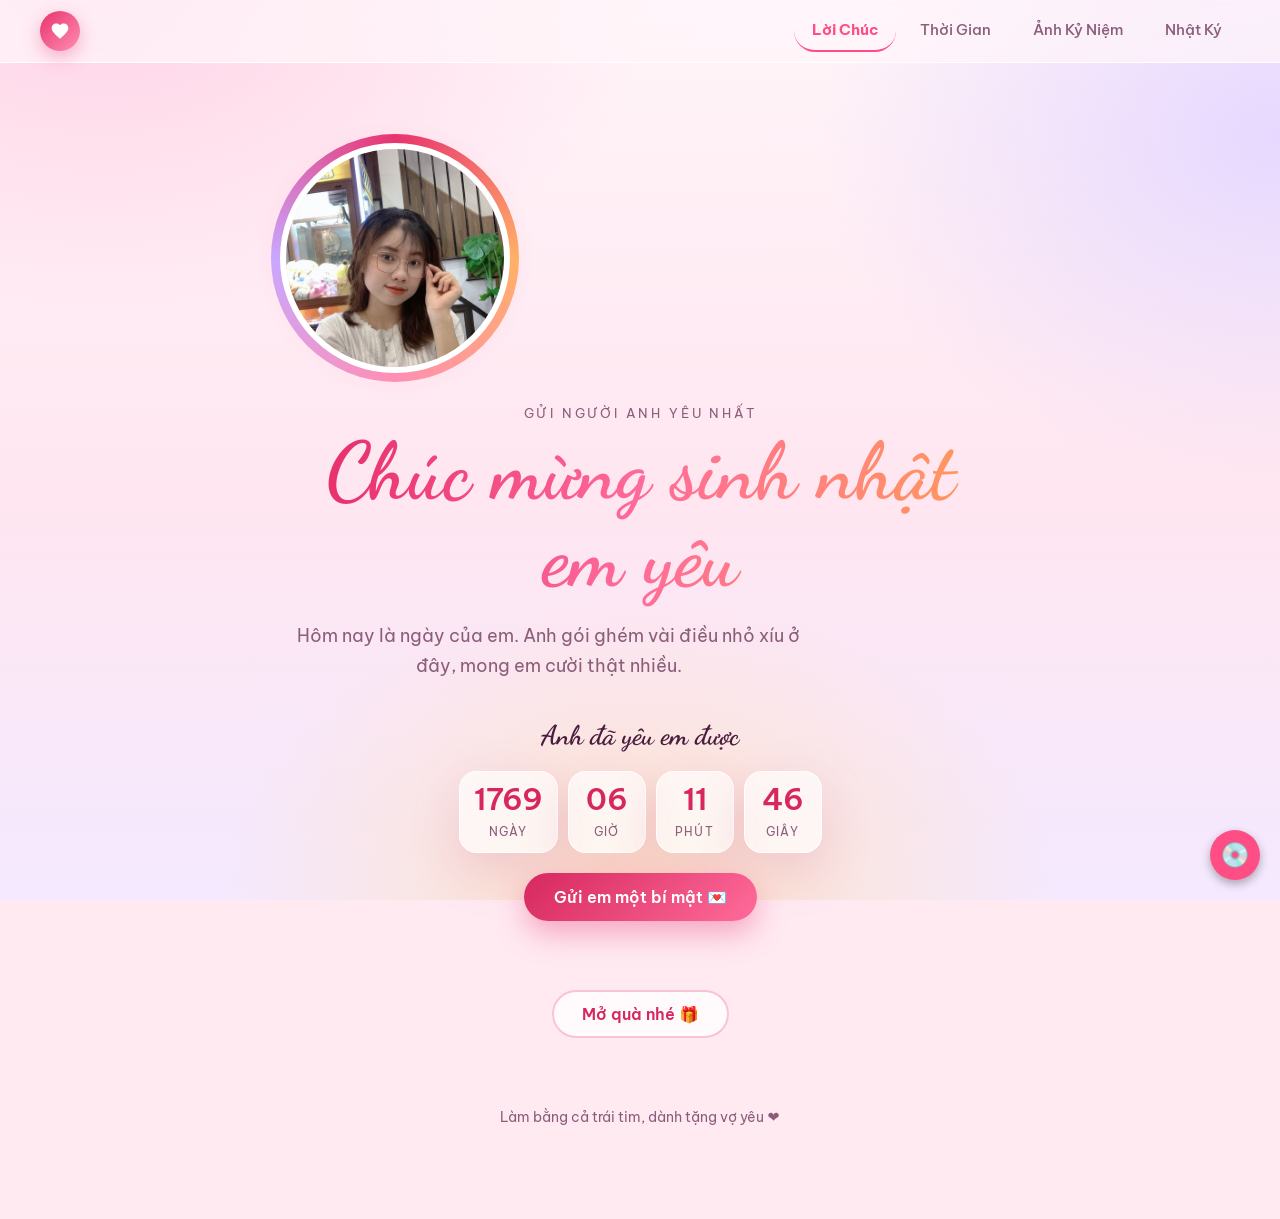
==== index.html @ dfab52b5 "Add files via upload" ====
<!DOCTYPE html>
<html lang="vi">
<head>
    <meta charset="UTF-8" />
    <meta name="viewport" content="width=device-width, initial-scale=1.0" />
    <meta name="description" content="Chúc mừng sinh nhật em yêu" />
    <meta name="theme-color" content="#ffe6f0" />
    
    <meta property="og:title" content="Happy Birthday Vợ Yêu ❤️" />
    <meta property="og:description" content="Hôm nay là ngày của em. Anh gói ghém vài điều nhỏ xíu ở đây, mong em cười thật nhiều." />
    <meta property="og:image" content="./img/avatar.jpg" />

    <link rel="icon" type="image/png" href="./img/CILKGax.png" />
    <title>Happy Birthday My Wife</title>
    
    <link rel="preconnect" href="https://fonts.googleapis.com" />
    <link rel="preconnect" href="https://fonts.gstatic.com" crossorigin />
    <link rel="stylesheet" href="https://fonts.googleapis.com/css2?family=Be+Vietnam+Pro:wght@400;500;600&family=Dancing+Script:wght@700&display=swap" />
    
    <link rel="stylesheet" href="./css/style.css" />
    <link rel="stylesheet" href="./css/home.css" />
    <link rel="stylesheet" href="./css/default.css" />
    <link rel="stylesheet" href="./css/gallery.css" />

    <style>
        html { scroll-behavior: smooth; }
        
        /* CSS Ẩn/Hiện Tab */
        .page-section { 
            display: none; /* Ẩn tất cả các section mặc định */
            min-height: 100vh; padding-top: 80px; padding-bottom: 40px; 
            animation: fadeIn 0.5s ease-in-out;
        }
        .page-section.active {
            display: block; /* Chỉ hiện section có class active */
        }
        
        @keyframes fadeIn {
            from { opacity: 0; transform: translateY(10px); }
            to { opacity: 1; transform: translateY(0); }
        }

        /* Menu đang chọn */
        .menu a.active {
            color: #ff4d85;
            font-weight: bold;
            border-bottom: 2px solid #ff4d85;
        }

        #music-toggle {
            position: fixed; bottom: 20px; right: 20px; z-index: 9999;
            background: #ff4d85; color: white; border: none; border-radius: 50%;
            width: 50px; height: 50px; cursor: pointer; box-shadow: 0 4px 10px rgba(0,0,0,0.3);
            font-size: 24px; display: flex; align-items: center; justify-content: center;
        }
        @keyframes spin { 100% { transform: rotate(360deg); } }
        .spinning { animation: spin 4s linear infinite; }

        .random-note-box { margin-top: 20px; text-align: center; }
        #random-note { margin-top: 15px; font-style: italic; color: #d6336c; font-weight: 600; min-height: 24px; }
        #wrap { position: relative; margin: 0 auto; width: 1100px; height: 680px; }

        .upload-area {
            max-width: 500px; margin: 0 auto 30px; padding: 20px;
            border: 2px dashed #ff85a2; border-radius: 15px;
            background: #fff9fb; text-align: center;
        }
        .upload-area input {
            padding: 10px; margin: 5px; border-radius: 8px; border: 1px solid #ffb3c6;
            font-family: 'Be Vietnam Pro', sans-serif;
        }
        .upload-area input:focus { outline: none; border-color: #ff4d85; }
        .upload-btn {
            background: #ff4d85; color: white; border: none; padding: 10px 20px;
            border-radius: 8px; cursor: pointer; font-weight: 600; margin-top: 10px;
        }
        .upload-btn:hover { background: #d6336c; }
        .mem-card { background: white; padding: 10px; border-radius: 10px; box-shadow: 0 4px 10px rgba(0,0,0,0.1); margin-bottom: 20px; }
        .mem-card img { width: 100%; border-radius: 8px; }
        .mem-card h3 { font-family: 'Dancing Script', cursive; font-size: 28px; color: #ff4d85; margin: 10px 0 5px; }
        .mem-card p { font-size: 14px; color: #555; }
        .del-btn { background: #f1f1f1; border: none; padding: 5px 10px; border-radius: 5px; color: #888; cursor: pointer; font-size: 12px; margin-top: 10px;}
    </style>
</head>
<body class="home">
    <div class="sky" id="hearts" aria-hidden="true"></div>

    <header class="topbar">
        <a class="brand" href="#home" onclick="switchTab('home'); return false;" aria-label="Trang chủ">
            <svg width="20" height="20" viewBox="0 0 24 24"><path fill="currentColor" d="M12 21.35l-1.45-1.32C5.4 15.36 2 12.28 2 8.5 2 5.42 4.42 3 7.5 3c1.74 0 3.41.81 4.5 2.09C13.09 3.81 14.76 3 16.5 3 19.58 3 22 5.42 22 8.5c0 3.78-3.4 6.86-8.55 11.54L12 21.35z"/></svg>
        </a>
        <nav class="menu" aria-label="Điều hướng">
            <a href="#home" class="tab-link active" onclick="switchTab('home'); return false;">Lời Chúc</a>
            <a href="#timeline" class="tab-link" onclick="switchTab('timeline'); return false;">Thời Gian</a>
            <a href="#gallery" class="tab-link" onclick="switchTab('gallery'); return false;">Ảnh Kỷ Niệm</a>
            <a href="#memory-box" class="tab-link" onclick="switchTab('memory-box'); return false;">Nhật Ký</a>
        </nav>
    </header>

    <!-- PHẦN 1: TRANG CHỦ (Mặc định hiển thị) -->
    <main id="home" class="page-section hero active">
        <div class="avatar">
            <img src="./img/avatar.jpg" alt="Vợ yêu của anh" width="480" height="640" fetchpriority="high" />
        </div>
        <p class="eyebrow">Gửi người anh yêu nhất</p>
        <h1 class="script">Chúc mừng sinh nhật<br />em yêu</h1>
        <p class="lead">Hôm nay là ngày của em. Anh gói ghém vài điều nhỏ xíu ở đây, mong em cười thật nhiều.</p>
        
        <section class="together" aria-label="Thời gian bên nhau">
            <p class="together-label">Anh đã yêu em được</p>
            <div class="units" id="clockHome"></div>
        </section>

        <div class="random-note-box">
            <button class="btn primary" onclick="showRandomNote()">Gửi em một bí mật 💌</button>
            <p id="random-note"></p>
        </div>

        <div class="cta" style="margin-top: 30px;">
            <a class="btn ghost" href="#timeline" onclick="switchTab('timeline'); return false;">Mở quà nhé 🎁</a>
        </div>
    </main>

    <!-- PHẦN 2: TIMELINE CÂY TÌNH YÊU -->
    <section id="timeline" class="page-section" style="background-color: #ffe6f0; overflow-x: auto;">
        <div id="main" style="width: 100%; display: flex; justify-content: center;">
            <div id="wrap">
                <div id="text">
                    <div id="code">
                        <span class="lines">
                            <span class="say">Chúc mừng sinh nhật người con gái anh yêu</span><br>
                            <span class="say">Em có nhớ chúng ta yêu nhau được bao nhiêu ngày không?</span><br>
                            <span class="say">Anh thì nhớ rất rõ đấy.</span><br>
                            <span class="say"> </span><br>
                            <span class="say">Người ta nói bệnh nào cũng có thuốc chữa</span><br>
                            <span class="say">Anh đã không tin điều đó nữa đến khi anh gặp em</span><br>
                            <span class="say">Đó là căn bệnh hạnh phúc nhất mà anh may mắn được mắc phải</span><br>
                            <span class="say">Đó là bệnh yêu em quá nhiều</span><br>
                            <span class="say">Yêu em cho đến khi nào anh không còn tồn tại &lt;3</span><br>
                            <span class="say">Chúc em sinh nhật vui vẻ.</span><br>
                            <span class="say"> </span><br>
                            <span class="say"><span class="space"></span> -- Anh yêu Em --</span>
                        </span>
                    </div>
                </div>
                <div id="clock-box">
                    <span class="title">Thời gian anh đã yêu em</span>
                    <div id="clock" class="units"></div>
                </div>
                <canvas id="canvas" width="1100" height="680" style="cursor: pointer;"></canvas>
            </div>
        </div>
    </section>

    <!-- PHẦN 3: THƯ VIỆN ẢNH CŨ -->
    <section id="gallery" class="page-section gwrap">
        <header class="ghead">
            <p class="eyebrow">Những khoảnh khắc của chúng mình</p>
            <h1 class="script">Ảnh kỷ niệm</h1>
        </header>
        <div class="masonry" aria-label="Thư viện ảnh">
            <figure class="shot"><button type="button" class="shot-btn"><img src="./img/1a.jpg" alt="Kỷ niệm 1" width="1800" height="1648" loading="lazy" /></button></figure>
            <figure class="shot"><button type="button" class="shot-btn"><img src="./img/2a.jpg" alt="Kỷ niệm 2" width="1350" height="1800" loading="lazy" /></button></figure>
            <figure class="shot"><button type="button" class="shot-btn"><img src="./img/3a.jpg" alt="Kỷ niệm 3" width="1350" height="1800" loading="lazy" /></button></figure>
        </div>
    </section>

    <!-- PHẦN 4: HỘP NHẬT KÝ TƯƠNG LAI -->
    <section id="memory-box" class="page-section gwrap" style="background-color: #fff;">
        <header class="ghead">
            <p class="eyebrow">Cùng nhau viết tiếp câu chuyện</p>
            <h1 class="script">Nhật Ký Tương Lai</h1>
            <p class="count">Mỗi năm sinh nhật hãy tải lên 1 bức ảnh mới để lưu giữ nhé vợ.</p>
        </header>

        <div class="upload-area">
            <input type="number" id="mem-year" placeholder="Sinh nhật năm (VD: 2024)" style="width: 80%; max-width: 300px;">
            <input type="text" id="mem-note" placeholder="Vài lời nhắn nhủ..." style="width: 80%; max-width: 300px;">
            <input type="file" id="mem-file" accept="image/*" style="width: 80%; max-width: 300px; margin-top: 15px;">
            <br>
            <button class="upload-btn" onclick="saveMemory()">📸 Lưu Kỷ Niệm</button>
        </div>

        <div class="masonry" id="memory-board"></div>
    </section>

    <footer class="foot">Làm bằng cả trái tim, dành tặng vợ yêu ❤️</footer>

    <div class="lb" id="lb" hidden role="dialog" aria-modal="true">
        <button type="button" class="lb-x" aria-label="Đóng">&times;</button>
        <button type="button" class="lb-nav lb-prev">&#8249;</button>
        <img class="lb-img" alt="" />
        <button type="button" class="lb-nav lb-next">&#8250;</button>
        <p class="lb-count"></p>
    </div>

    <!-- Nhạc nền & Nút nổi -->
    <audio id="player" loop preload="auto">
        <source src="./music/chucmungsinhnhat.mp3" type="audio/mpeg" />
    </audio>
    <button id="music-toggle" aria-label="Bật/Tắt Nhạc" onclick="toggleMusic()">💿</button>

    <!-- CÁC THƯ VIỆN & SCRIPT -->
    <script src="./js/jquery.min.js"></script>
    <script src="./js/jscex.min.js"></script>
    <script src="./js/jscex-parser.js"></script>
    <script src="./js/jscex-jit.js"></script>
    <script src="./js/jscex-builderbase.min.js"></script>
    <script src="./js/jscex-async.min.js"></script>
    <script src="./js/jscex-async-powerpack.min.js"></script>
    <script src="./js/config.js"></script>
    <script src="./js/functions.js" charset="utf-8"></script>
    <script src="./js/love.js" charset="utf-8"></script>
    
    <script src="./js/home.js" defer></script>
    <script src="./js/gallery.js" defer></script>

    <script>
        // HÀM CHUYỂN TAB 
        function switchTab(tabId) {
            // Ẩn tất cả các nội dung
            document.querySelectorAll('.page-section').forEach(sec => sec.classList.remove('active'));
            
            // Xóa highlight ở tất cả menu
            document.querySelectorAll('.tab-link').forEach(link => link.classList.remove('active'));

            // Hiển thị nội dung tương ứng
            const targetSection = document.getElementById(tabId);
            if (targetSection) targetSection.classList.add('active');

            // Highlight menu đang chọn
            const targetMenu = document.querySelector(`a[href="#${tabId}"].tab-link`);
            if (targetMenu) targetMenu.classList.add('active');

            // Chạy hiệu ứng vẽ cây nếu bấm vào phần Timeline
            if (tabId === 'timeline' && typeof window.startTreeAnimation === 'function') {
                window.startTreeAnimation();
            }
        }

        // Bật tắt nhạc
        var audio = document.getElementById("player");
        var musicBtn = document.getElementById("music-toggle");
        function toggleMusic() {
            if (audio.paused) {
                audio.play(); musicBtn.classList.add("spinning");
            } else {
                audio.pause(); musicBtn.classList.remove("spinning");
            }
        }
        window.addEventListener('click', function() {
            if (audio.paused) { audio.play(); musicBtn.classList.add("spinning"); }
        }, { once: true });

        // Lời yêu thương ngẫu nhiên
        const loveNotes = [
            "Cảm ơn em vì đã đến bên đời anh.",
            "Nụ cười của em là món quà lớn nhất.",
            "Yêu em hôm nay và mãi mãi về sau.",
            "Chúc vợ tuổi mới luôn xinh đẹp và bình an."
        ];
        function showRandomNote() {
            const randomIndex = Math.floor(Math.random() * loveNotes.length);
            document.getElementById("random-note").innerText = loveNotes[randomIndex];
        }

        // Chức năng upload nhật ký
        function saveMemory() {
            const year = document.getElementById('mem-year').value;
            const note = document.getElementById('mem-note').value;
            const fileInput = document.getElementById('mem-file');

            if (!year || !fileInput.files[0]) {
                alert('Vợ ơi, nhập đủ năm và chọn ảnh nhé! ❤️'); return;
            }

            const file = fileInput.files[0];
            const reader = new FileReader();

            reader.onload = function(e) {
                const img = new Image();
                img.onload = function() {
                    const canvas = document.createElement('canvas');
                    const MAX_WIDTH = 600;
                    const scaleSize = MAX_WIDTH / img.width;
                    canvas.width = MAX_WIDTH;
                    canvas.height = img.height * scaleSize;
                    
                    const ctx = canvas.getContext('2d');
                    ctx.drawImage(img, 0, 0, canvas.width, canvas.height);
                    
                    const base64Image = canvas.toDataURL('image/jpeg', 0.6); 
                    const newMem = { id: Date.now(), year: year, note: note, image: base64Image };
                    
                    let memories = JSON.parse(localStorage.getItem('birthday_memories') || '[]');
                    memories.push(newMem);
                    memories.sort((a, b) => b.year - a.year);
                    localStorage.setItem('birthday_memories', JSON.stringify(memories));
                    
                    renderMemories();
                    
                    document.getElementById('mem-year').value = '';
                    document.getElementById('mem-note').value = '';
                    fileInput.value = '';
                    alert("Đã lưu kỷ niệm thành công! Xem bên dưới nhé.");
                };
                img.src = e.target.result;
            };
            reader.readAsDataURL(file);
        }

        function renderMemories() {
            const board = document.getElementById('memory-board');
            let memories = JSON.parse(localStorage.getItem('birthday_memories') || '[]');
            
            board.innerHTML = '';
            memories.forEach((mem) => {
                board.innerHTML += `
                    <div class="mem-card" id="mem-${mem.id}">
                        <img src="${mem.image}" alt="Kỷ niệm ${mem.year}" />
                        <h3>Sinh nhật ${mem.year}</h3>
                        <p>${mem.note}</p>
                        <button class="del-btn" onclick="deleteMemory(${mem.id})">Xóa ảnh này</button>
                    </div>
                `;
            });
        }

        function deleteMemory(id) {
            if(confirm('Em có chắc muốn xóa bức ảnh này không?')) {
                let memories = JSON.parse(localStorage.getItem('birthday_memories') || '[]');
                memories = memories.filter(m => m.id !== id);
                localStorage.setItem('birthday_memories', JSON.stringify(memories));
                renderMemories();
            }
        }
        window.addEventListener('DOMContentLoaded', renderMemories);

        // Vẽ cây tình yêu (Chỉ vẽ khi bấm vào Timeline)
        (function(){
            var canvas = $('#canvas');
            if (!canvas[0].getContext) return false;
            var width = canvas.width(), height = canvas.height();
            canvas.attr("width", width).attr("height", height);
            
            var opts = {
                seed: { x: width / 2 - 20, color: "rgb(232, 51, 111)", scale: 2 },
                branch: [
                    [535, 680, 570, 250, 500, 200, 30, 100, [
                        [540, 500, 455, 417, 340, 400, 13, 100, [ [450, 435, 434, 430, 394, 395, 2, 40] ]],
                        [550, 445, 600, 356, 680, 345, 12, 100, [ [578, 400, 648, 409, 661, 426, 3, 80] ]],
                        [539, 281, 537, 248, 534, 217, 3, 40],
                        [546, 397, 413, 247, 328, 244, 9, 80, [
                            [427, 286, 383, 253, 371, 205, 2, 40],
                            [498, 345, 435, 315, 395, 330, 4, 60]
                        ]],
                        [546, 357, 608, 252, 678, 221, 6, 100, [ [590, 293, 646, 277, 648, 271, 2, 80] ]]
                    ]]
                ],
                bloom: { num: 900, width: 1080, height: 650 },
                footer: { width: 1200, height: 5, speed: 10 }
            }
            var tree = new Tree(canvas[0], width, height, opts);
            var seed = tree.seed; var foot = tree.footer; var hold = 1;

            var seedAnimate = eval(Jscex.compile("async", function () {
                seed.draw();
                while (hold) { seed.pulse(); $await(Jscex.Async.sleep(30)); }
                while (seed.canScale()) { seed.scale(0.95); $await(Jscex.Async.sleep(10)); }
                while (seed.canMove()) { seed.move(0, 2); foot.draw(); $await(Jscex.Async.sleep(10)); }
            }));
            var growAnimate = eval(Jscex.compile("async", function () {
                do { tree.grow(); $await(Jscex.Async.sleep(10)); } while (tree.canGrow());
            }));
            var flowAnimate = eval(Jscex.compile("async", function () {
                do { tree.flower(3); $await(Jscex.Async.sleep(10)); } while (tree.canFlower());
            }));
            var moveAnimate = eval(Jscex.compile("async", function () {
                tree.snapshot("p1", 240, 0, 610, 680);
                while (tree.move("p1", 500, 0)) { foot.draw(); $await(Jscex.Async.sleep(10)); }
                foot.draw(); tree.snapshot("p2", 500, 0, 610, 680);
                canvas.parent().css("background", "url(" + tree.toDataURL('image/png') + ")").addClass("grown");
                canvas.css("background", "rgba(255, 255, 255, 0.55)");
                $await(Jscex.Async.sleep(300)); canvas.css("background", "none");
            }));
            var jumpAnimate = eval(Jscex.compile("async", function () {
                while (true) {
                    tree.ctx.clearRect(0, 0, width, height); tree.jump(); foot.draw();
                    $await(Jscex.Async.sleep(25));
                }
            }));
            var textAnimate = eval(Jscex.compile("async", function () {
                var together = LOVE_START; 
                $("#code").show().typewriter(); $("#clock-box").fadeIn(500);
                while (true) { timeElapse(together); $await(Jscex.Async.sleep(1000)); }
            }));
            var runAsync = eval(Jscex.compile("async", function () {
                $await(seedAnimate()); $await(growAnimate()); $await(flowAnimate());
                $await(moveAnimate()); textAnimate().start(); $await(jumpAnimate());
            }));

            // Biến toàn cục để khởi chạy cây khi chuyển Tab
            window.isTreeAnimated = false;
            window.startTreeAnimation = function() {
                if (!window.isTreeAnimated) {
                    hold = 0; 
                    runAsync().start(); 
                    window.isTreeAnimated = true;
                }
            };
        })();
    </script>
</body>
</html>
---- css/style.css ----
/* ===== Giao diện dùng chung cho cả 3 trang ===== */
:root {
    --ink: #4a1d3d;
    --muted: #8b5d7a;
    --pink: #e8336f;
    --pink-deep: #d6285f;
    --rose: #ff8fb3;
    --gold: #ffb066;
    --lilac: #c9a7ff;
    --glass: rgba(255, 255, 255, 0.66);
    --glass-line: rgba(255, 255, 255, 0.85);
    --shadow: 0 18px 50px rgba(190, 60, 120, 0.18);
    --font: "Be Vietnam Pro", system-ui, -apple-system, "Segoe UI", sans-serif;
    --script: "Dancing Script", "Segoe Script", "Brush Script MT", cursive;
}

*,
*::before,
*::after {
    box-sizing: border-box;
}

html {
    scroll-behavior: smooth;
}

body {
    margin: 0;
    font-family: var(--font);
    color: var(--ink);
    line-height: 1.65;
    background-color: #ffeaf2;
    background-image: radial-gradient(900px 520px at 8% 0%, #ffd3e6 0, transparent 62%),
        radial-gradient(800px 600px at 100% 15%, #e6d8ff 0, transparent 58%),
        radial-gradient(700px 500px at 50% 100%, #ffe2c8 0, transparent 60%),
        linear-gradient(180deg, #fff5f9, #ffe6f0 55%, #f4e9ff);
    background-attachment: fixed;
    -webkit-font-smoothing: antialiased;
}

h1,
h2 {
    margin: 0;
    text-wrap: balance;
}

a {
    color: inherit;
    text-decoration: none;
}

:focus-visible {
    outline: 3px solid var(--pink);
    outline-offset: 3px;
}

.script {
    font-family: var(--script);
    font-weight: 700;
}

/* ----- Thanh menu ----- */
.topbar {
    position: sticky;
    top: 0;
    z-index: 30;
    display: flex;
    align-items: center;
    justify-content: space-between;
    gap: 12px;
    flex-wrap: wrap;
    padding: 10px clamp(14px, 4vw, 40px);
    background: rgba(255, 245, 250, 0.72);
    backdrop-filter: blur(14px);
    -webkit-backdrop-filter: blur(14px);
    border-bottom: 1px solid var(--glass-line);
}

.brand {
    display: inline-flex;
    align-items: center;
    justify-content: center;
    width: 40px;
    height: 40px;
    border-radius: 50%;
    color: #fff;
    background: linear-gradient(135deg, var(--pink), var(--rose));
    box-shadow: 0 6px 18px rgba(232, 51, 111, 0.35);
}

.menu {
    display: flex;
    gap: 6px;
    flex-wrap: wrap;
}

.menu a {
    padding: 8px 18px;
    border-radius: 999px;
    font-size: 0.92rem;
    font-weight: 500;
    color: var(--muted);
    transition: background 0.25s, color 0.25s, transform 0.25s;
}

.menu a:hover {
    color: var(--pink-deep);
    background: rgba(255, 255, 255, 0.85);
}

.menu a[aria-current="page"] {
    color: #fff;
    background: linear-gradient(135deg, var(--pink), #ff6b9a);
    box-shadow: 0 6px 16px rgba(232, 51, 111, 0.3);
}

/* ----- Nút ----- */
.btn {
    display: inline-flex;
    align-items: center;
    justify-content: center;
    gap: 8px;
    padding: 14px 30px;
    border-radius: 999px;
    font: 600 1rem var(--font);
    cursor: pointer;
    border: 0;
    transition: transform 0.25s, box-shadow 0.25s;
}

.btn:hover {
    transform: translateY(-2px);
}

.btn.primary {
    color: #fff;
    background: linear-gradient(135deg, var(--pink-deep), #ff6b9a);
    box-shadow: 0 12px 30px rgba(232, 51, 111, 0.38);
}

.btn.ghost {
    color: var(--pink-deep);
    background: rgba(255, 255, 255, 0.78);
    box-shadow: inset 0 0 0 2px rgba(232, 51, 111, 0.28);
}

/* ----- Đồng hồ ngày bên nhau (dùng ở trang chủ và trang cây) ----- */
.units {
    display: flex;
    gap: 10px;
    flex-wrap: wrap;
}

.unit {
    min-width: 78px;
    padding: 10px 14px 8px;
    text-align: center;
    border-radius: 18px;
    background: var(--glass);
    border: 1px solid var(--glass-line);
    box-shadow: var(--shadow);
}

.unit b {
    display: block;
    font-size: 1.9rem;
    line-height: 1.15;
    font-weight: 600;
    color: var(--pink-deep);
    font-variant-numeric: tabular-nums;
}

.unit span {
    font-size: 0.72rem;
    letter-spacing: 0.1em;
    text-transform: uppercase;
    color: var(--muted);
}

/* ----- Nút bật/tắt nhạc ----- */
.music-btn {
    position: fixed;
    right: 18px;
    bottom: 18px;
    z-index: 40;
    width: 52px;
    height: 52px;
    display: grid;
    place-items: center;
    border: 0;
    border-radius: 50%;
    cursor: pointer;
    color: #fff;
    background: linear-gradient(135deg, var(--pink-deep), #ff6b9a);
    box-shadow: 0 10px 26px rgba(232, 51, 111, 0.45);
    transition: transform 0.25s;
}

.music-btn:hover {
    transform: scale(1.08);
}

.music-btn .bars {
    display: none;
}

.music-btn.on .note {
    display: none;
}

.music-btn.on .bars {
    display: flex;
    gap: 3px;
    align-items: flex-end;
    height: 18px;
}

.music-btn .bars i {
    width: 4px;
    border-radius: 2px;
    background: #fff;
    animation: eq 0.9s ease-in-out infinite;
}

.music-btn .bars i:nth-child(2) {
    animation-delay: 0.2s;
}

.music-btn .bars i:nth-child(3) {
    animation-delay: 0.4s;
}

@keyframes eq {
    0%,
    100% {
        height: 5px;
    }
    50% {
        height: 18px;
    }
}

.foot {
    padding: 28px 16px 90px;
    text-align: center;
    font-size: 0.9rem;
    color: var(--muted);
}

@media (max-width: 640px) {
    .topbar {
        justify-content: center;
    }
    .brand {
        display: none;
    }
    .menu a {
        padding: 7px 13px;
        font-size: 0.85rem;
    }
}

@media (prefers-reduced-motion: reduce) {
    *,
    *::before,
    *::after {
        animation: none !important;
        transition: none !important;
        scroll-behavior: auto !important;
    }
}
---- css/home.css ----
/* ===== Trang chủ ===== */
.sky {
    position: fixed;
    inset: 0;
    z-index: 0;
    overflow: hidden;
    pointer-events: none;
}

.sky .heart {
    position: absolute;
    bottom: -40px;
    opacity: 0;
    animation: rise linear forwards;
    will-change: transform, opacity;
}

@keyframes rise {
    0% {
        transform: translate3d(0, 0, 0) rotate(0deg) scale(0.7);
        opacity: 0;
    }
    12% {
        opacity: 0.75;
    }
    100% {
        transform: translate3d(var(--dx), -115vh, 0) rotate(var(--rot)) scale(1.1);
        opacity: 0;
    }
}

.hero {
    position: relative;
    z-index: 1;
    display: flex;
    flex-direction: column;
    align-items: center;
    max-width: 760px;
    margin: 0 auto;
    padding: clamp(32px, 7vh, 72px) 20px 24px;
    text-align: center;
}

/* Ảnh đại diện với vòng màu xoay nhẹ */
.avatar {
    position: relative;
    width: min(56vw, 230px);
    height: min(56vw, 230px);
    flex: none;
    margin-bottom: 30px;
}

.avatar::before {
    content: "";
    position: absolute;
    inset: -9px;
    border-radius: 50%;
    background: conic-gradient(from 0deg, #e8336f, #ffb066, #ff8fb3, #c9a7ff, #e8336f);
    animation: spin 9s linear infinite;
    filter: blur(0.3px);
}

.avatar::after {
    content: "";
    position: absolute;
    inset: -30px;
    border-radius: 50%;
    background: radial-gradient(circle, rgba(255, 143, 179, 0.35), transparent 68%);
    z-index: -1;
}

.avatar img {
    position: absolute;
    inset: 0;
    width: 100%;
    height: 100%;
    object-fit: cover;
    object-position: center 20%;
    border-radius: 50%;
    border: 6px solid #fff;
    background: #ffd6e6;
}

@keyframes spin {
    to {
        transform: rotate(360deg);
    }
}

.eyebrow {
    margin: 0 0 6px;
    font-size: 0.8rem;
    letter-spacing: 0.22em;
    text-transform: uppercase;
    color: var(--muted);
}

.hero h1 {
    font-size: clamp(2.9rem, 11vw, 5rem);
    line-height: 1.08;
    padding-bottom: 6px;
    background: linear-gradient(100deg, #e8336f 10%, #ff6b9a 50%, #ff9a5c 95%);
    -webkit-background-clip: text;
    background-clip: text;
    color: transparent;
}

.lead {
    max-width: 30em;
    margin: 14px 0 0;
    font-size: clamp(1rem, 2.6vw, 1.12rem);
    color: var(--muted);
}

.together {
    margin-top: 34px;
    display: flex;
    flex-direction: column;
    align-items: center;
    gap: 12px;
}

.together-label {
    margin: 0;
    font-family: var(--script);
    font-weight: 700;
    font-size: 1.7rem;
    color: var(--ink);
}

.together .units {
    justify-content: center;
}

.cta {
    margin-top: 34px;
    display: flex;
    flex-wrap: wrap;
    gap: 12px;
    justify-content: center;
}

@media (max-width: 480px) {
    .unit {
        min-width: 70px;
        padding: 8px 10px 6px;
    }
    .unit b {
        font-size: 1.6rem;
    }
}
---- css/default.css ----
/* ===== Trang cây thời gian =====
   Khung vẽ cây cố định 1100x680 nên không đổi kích thước ở đây. */
body {
    overflow: auto;
}
#main {
    width: 100%;
}
#wrap {
    position: relative;
    margin: 0 auto;
    width: 1100px;
    height: 680px;
    margin-top: 6px;
}
#text {
    width: 440px;
    height: 480px;
    left: 60px;
    top: 36px;
    position: absolute;
}
#code {
    display: none;
    width: 460px;
    font-family: var(--script);
    font-weight: 700;
    font-size: 21px;
    line-height: 1.55;
    color: #6b2350;
    text-shadow: 0 1px 0 rgba(255, 255, 255, 0.8);
}
#code .lines {
    color: inherit;
}
#clock-box {
    position: absolute;
    left: 60px;
    top: 532px;
    display: none;
}
#clock-box .title {
    display: block;
    margin-bottom: 8px;
    font-family: var(--script);
    font-weight: 700;
    font-size: 26px;
    color: var(--ink);
}
#clock .unit {
    min-width: 84px;
}
#clock .unit b {
    font-size: 2.1rem;
}
#canvas {
    margin: 0 auto;
    width: 1100px;
    height: 680px;
}
#error {
    margin: 0 auto;
    text-align: center;
    margin-top: 60px;
    display: none;
}
.hand {
    cursor: pointer;
}
.space {
    margin-right: 120px;
}

/* Ánh sáng quanh tán cây và bóng mềm dưới gốc, hiện ra khi cây nở xong */
#wrap::before,
#wrap::after {
    content: "";
    position: absolute;
    z-index: -1;
    pointer-events: none;
    opacity: 0;
    transition: opacity 2.4s ease, transform 2.4s ease;
}
#wrap::before {
    left: 440px;
    top: -30px;
    width: 720px;
    height: 640px;
    border-radius: 50%;
    background: radial-gradient(closest-side, rgba(255, 112, 160, 0.5), rgba(255, 176, 102, 0.2) 55%, transparent 78%);
    filter: blur(8px);
    transform: scale(0.85);
}
#wrap::after {
    left: 520px;
    top: 650px;
    width: 560px;
    height: 36px;
    border-radius: 50%;
    background: radial-gradient(closest-side, rgba(150, 60, 100, 0.28), transparent);
}
#wrap.grown::before {
    opacity: 1;
    transform: none;
    animation: breathe 5s ease-in-out 2.4s infinite;
}
#wrap.grown::after {
    opacity: 1;
}
@keyframes breathe {
    50% {
        transform: scale(1.05);
        opacity: 0.82;
    }
}
---- css/gallery.css ----
/* ===== Trang ảnh kỷ niệm ===== */
.gwrap {
    max-width: 1240px;
    margin: 0 auto;
    padding: clamp(28px, 6vh, 56px) clamp(14px, 3vw, 28px) 0;
}

.ghead {
    text-align: center;
    margin-bottom: clamp(24px, 5vh, 44px);
}

.eyebrow {
    margin: 0 0 4px;
    font-size: 0.8rem;
    letter-spacing: 0.22em;
    text-transform: uppercase;
    color: var(--muted);
}

.ghead h1 {
    font-size: clamp(3rem, 10vw, 4.6rem);
    line-height: 1.1;
    background: linear-gradient(100deg, #e8336f 10%, #ff6b9a 55%, #ff9a5c 95%);
    -webkit-background-clip: text;
    background-clip: text;
    color: transparent;
}

.count {
    margin: 8px 0 0;
    color: var(--muted);
}

/* Lưới ảnh: ảnh nào cao thấp thế nào cũng xếp khít */
.masonry {
    column-width: 250px;
    column-gap: 18px;
}

.shot {
    margin: 0 0 18px;
    break-inside: avoid;
}

.shot-btn {
    display: block;
    width: 100%;
    padding: 8px;
    border: 0;
    border-radius: 22px;
    background: #fff;
    box-shadow: 0 10px 30px rgba(190, 60, 120, 0.16);
    cursor: zoom-in;
    transition: transform 0.35s ease, box-shadow 0.35s ease;
}

.shot-btn:hover {
    transform: translateY(-5px) rotate(-0.6deg);
    box-shadow: 0 20px 44px rgba(190, 60, 120, 0.28);
}

.shot:nth-child(even) .shot-btn:hover {
    transform: translateY(-5px) rotate(0.6deg);
}

.shot img {
    display: block;
    width: 100%;
    height: auto;
    border-radius: 15px;
    background: #f8d9e7;
}

/* Khung xem ảnh lớn */
.lb {
    position: fixed;
    inset: 0;
    z-index: 60;
    display: flex;
    align-items: center;
    justify-content: center;
    padding: 16px;
    background: rgba(40, 12, 32, 0.86);
    backdrop-filter: blur(8px);
    -webkit-backdrop-filter: blur(8px);
}

.lb[hidden] {
    display: none;
}

.lb-img {
    max-width: min(94vw, 1100px);
    max-height: 86vh;
    border-radius: 14px;
    border: 6px solid #fff;
    box-shadow: 0 24px 80px rgba(0, 0, 0, 0.55);
    animation: pop 0.3s ease;
}

@keyframes pop {
    from {
        opacity: 0;
        transform: scale(0.96);
    }
    to {
        opacity: 1;
        transform: none;
    }
}

.lb button {
    position: absolute;
    display: grid;
    place-items: center;
    width: 48px;
    height: 48px;
    border: 0;
    border-radius: 50%;
    font-size: 1.9rem;
    line-height: 1;
    color: #fff;
    background: rgba(255, 255, 255, 0.16);
    cursor: pointer;
    transition: background 0.2s;
}

.lb button:hover {
    background: var(--pink);
}

.lb-x {
    top: 16px;
    right: 16px;
}

.lb-prev {
    left: 14px;
    top: 50%;
    transform: translateY(-50%);
}

.lb-next {
    right: 14px;
    top: 50%;
    transform: translateY(-50%);
}

.lb-count {
    position: absolute;
    bottom: 16px;
    margin: 0;
    font-size: 0.9rem;
    color: rgba(255, 255, 255, 0.8);
}

@media (max-width: 520px) {
    .masonry {
        column-width: 150px;
        column-gap: 12px;
    }
    .shot {
        margin-bottom: 12px;
    }
    .shot-btn {
        padding: 5px;
        border-radius: 16px;
    }
    .shot img {
        border-radius: 11px;
    }
}
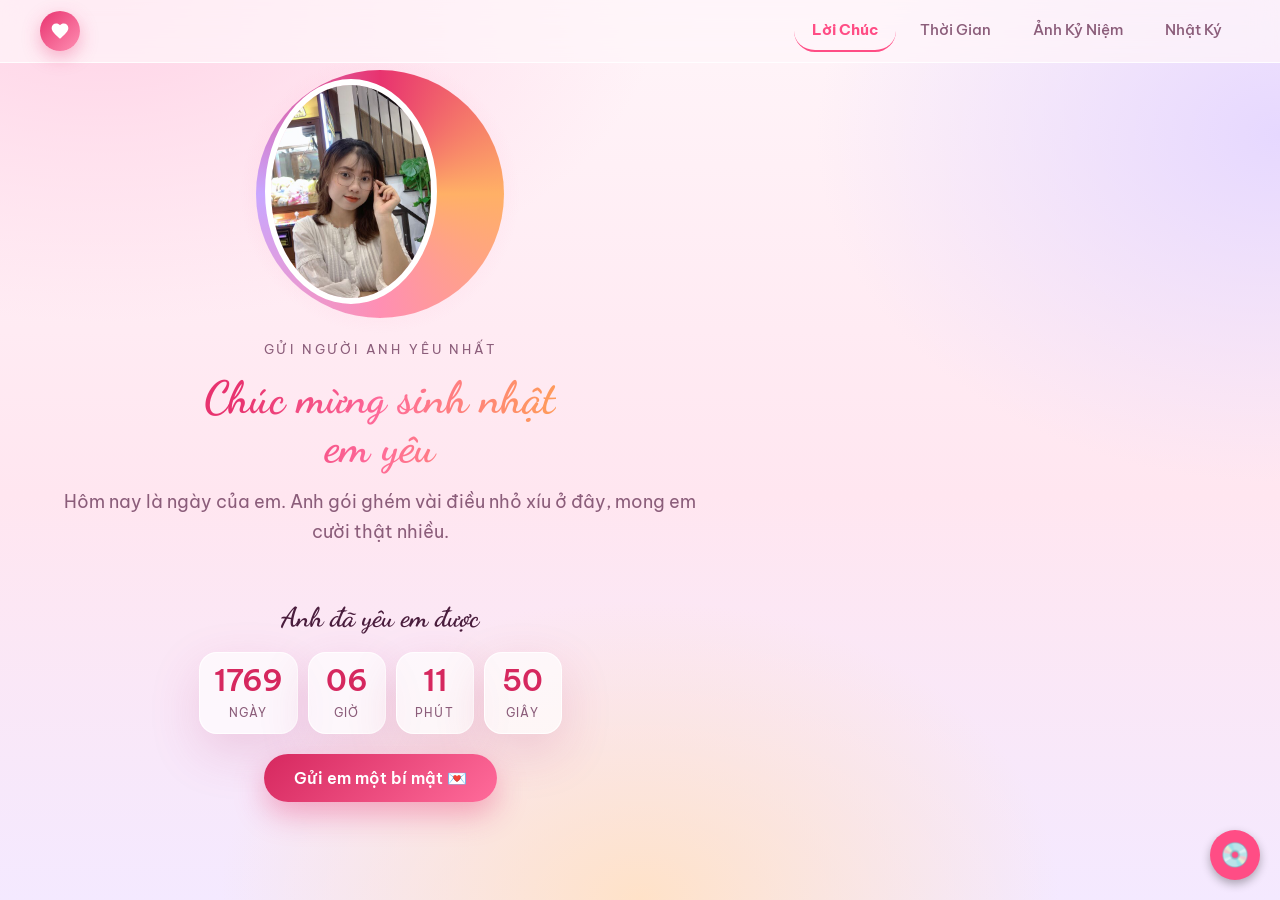
==== commit bf7a6999: "Add files via upload" ====
--- a/index.html
+++ b/index.html
@@ -2,7 +2,7 @@
 <html lang="vi">
 <head>
     <meta charset="UTF-8" />
-    <meta name="viewport" content="width=device-width, initial-scale=1.0" />
+    <meta name="viewport" content="width=device-width, initial-scale=1.0, maximum-scale=1.0, user-scalable=no" />
     <meta name="description" content="Chúc mừng sinh nhật em yêu" />
     <meta name="theme-color" content="#ffe6f0" />
     
@@ -23,16 +23,49 @@
     <link rel="stylesheet" href="./css/gallery.css" />
 
     <style>
-        html { scroll-behavior: smooth; }
+        /* Khóa cuộn của toàn bộ trình duyệt */
+        body, html { 
+            margin: 0; padding: 0; 
+            width: 100vw; height: 100vh; 
+            overflow: hidden; /* Cấm cuộn ở cấp độ body */
+            background-color: #fff9fb;
+        }
         
-        /* CSS Ẩn/Hiện Tab */
+        /* Cấu hình chung cho mọi tab: Cố định kích thước bằng đúng màn hình */
         .page-section { 
-            display: none; /* Ẩn tất cả các section mặc định */
-            min-height: 100vh; padding-top: 80px; padding-bottom: 40px; 
+            display: none; 
+            position: absolute;
+            top: 0; left: 0; 
+            width: 100vw; height: 100vh;
+            padding-top: 60px; /* Chừa chỗ cho menu */
+            box-sizing: border-box;
             animation: fadeIn 0.5s ease-in-out;
         }
-        .page-section.active {
-            display: block; /* Chỉ hiện section có class active */
+
+        /* 1. Lời Chúc & Thời Gian: Nằm TRỌN VẸN 1 khung hình, CẤM CUỘN */
+        .page-section.active#home, 
+        .page-section.active#timeline {
+            display: flex;
+            flex-direction: column;
+            justify-content: center;
+            align-items: center;
+            overflow: hidden;
+        }
+
+        /* Tối ưu ảnh Avatar để không bị tràn trên màn hình điện thoại nhỏ */
+        #home .avatar img { max-height: 25vh; width: auto; object-fit: cover; }
+        #home h1.script { font-size: clamp(2rem, 5vh, 4rem); margin: 10px 0; }
+        #home p.lead { max-width: 90%; margin: 0 auto 15px; }
+
+        /* Khung wrap của cây tình yêu */
+        #wrap { position: relative; margin: 0 auto; width: 1100px; height: 680px; }
+
+        /* 2. Ảnh Kỷ Niệm & Nhật Ký: CHO PHÉP CUỘN dọc */
+        .page-section.active#gallery, 
+        .page-section.active#memory-box {
+            display: block;
+            overflow-y: auto; /* Chỉ cho phép cuộn bên trong tab này */
+            padding-bottom: 100px; /* Không bị che bởi nút nhạc */
         }
         
         @keyframes fadeIn {
@@ -40,12 +73,7 @@
             to { opacity: 1; transform: translateY(0); }
         }
 
-        /* Menu đang chọn */
-        .menu a.active {
-            color: #ff4d85;
-            font-weight: bold;
-            border-bottom: 2px solid #ff4d85;
-        }
+        .menu a.active { color: #ff4d85; font-weight: bold; border-bottom: 2px solid #ff4d85; }
 
         #music-toggle {
             position: fixed; bottom: 20px; right: 20px; z-index: 9999;
@@ -58,7 +86,6 @@
 
         .random-note-box { margin-top: 20px; text-align: center; }
         #random-note { margin-top: 15px; font-style: italic; color: #d6336c; font-weight: 600; min-height: 24px; }
-        #wrap { position: relative; margin: 0 auto; width: 1100px; height: 680px; }
 
         .upload-area {
             max-width: 500px; margin: 0 auto 30px; padding: 20px;
@@ -74,7 +101,6 @@
             background: #ff4d85; color: white; border: none; padding: 10px 20px;
             border-radius: 8px; cursor: pointer; font-weight: 600; margin-top: 10px;
         }
-        .upload-btn:hover { background: #d6336c; }
         .mem-card { background: white; padding: 10px; border-radius: 10px; box-shadow: 0 4px 10px rgba(0,0,0,0.1); margin-bottom: 20px; }
         .mem-card img { width: 100%; border-radius: 8px; }
         .mem-card h3 { font-family: 'Dancing Script', cursive; font-size: 28px; color: #ff4d85; margin: 10px 0 5px; }
@@ -82,10 +108,10 @@
         .del-btn { background: #f1f1f1; border: none; padding: 5px 10px; border-radius: 5px; color: #888; cursor: pointer; font-size: 12px; margin-top: 10px;}
     </style>
 </head>
-<body class="home">
+<body>
     <div class="sky" id="hearts" aria-hidden="true"></div>
 
-    <header class="topbar">
+    <header class="topbar" style="position: fixed; top: 0; width: 100%; z-index: 100;">
         <a class="brand" href="#home" onclick="switchTab('home'); return false;" aria-label="Trang chủ">
             <svg width="20" height="20" viewBox="0 0 24 24"><path fill="currentColor" d="M12 21.35l-1.45-1.32C5.4 15.36 2 12.28 2 8.5 2 5.42 4.42 3 7.5 3c1.74 0 3.41.81 4.5 2.09C13.09 3.81 14.76 3 16.5 3 19.58 3 22 5.42 22 8.5c0 3.78-3.4 6.86-8.55 11.54L12 21.35z"/></svg>
         </a>
@@ -97,7 +123,7 @@
         </nav>
     </header>
 
-    <!-- PHẦN 1: TRANG CHỦ (Mặc định hiển thị) -->
+    <!-- PHẦN 1: TRANG CHỦ (TRỌN VẸN 1 KHUNG HÌNH) -->
     <main id="home" class="page-section hero active">
         <div class="avatar">
             <img src="./img/avatar.jpg" alt="Vợ yêu của anh" width="480" height="640" fetchpriority="high" />
@@ -115,44 +141,38 @@
             <button class="btn primary" onclick="showRandomNote()">Gửi em một bí mật 💌</button>
             <p id="random-note"></p>
         </div>
-
-        <div class="cta" style="margin-top: 30px;">
-            <a class="btn ghost" href="#timeline" onclick="switchTab('timeline'); return false;">Mở quà nhé 🎁</a>
-        </div>
     </main>
 
-    <!-- PHẦN 2: TIMELINE CÂY TÌNH YÊU -->
-    <section id="timeline" class="page-section" style="background-color: #ffe6f0; overflow-x: auto;">
-        <div id="main" style="width: 100%; display: flex; justify-content: center;">
-            <div id="wrap">
-                <div id="text">
-                    <div id="code">
-                        <span class="lines">
-                            <span class="say">Chúc mừng sinh nhật người con gái anh yêu</span><br>
-                            <span class="say">Em có nhớ chúng ta yêu nhau được bao nhiêu ngày không?</span><br>
-                            <span class="say">Anh thì nhớ rất rõ đấy.</span><br>
-                            <span class="say"> </span><br>
-                            <span class="say">Người ta nói bệnh nào cũng có thuốc chữa</span><br>
-                            <span class="say">Anh đã không tin điều đó nữa đến khi anh gặp em</span><br>
-                            <span class="say">Đó là căn bệnh hạnh phúc nhất mà anh may mắn được mắc phải</span><br>
-                            <span class="say">Đó là bệnh yêu em quá nhiều</span><br>
-                            <span class="say">Yêu em cho đến khi nào anh không còn tồn tại &lt;3</span><br>
-                            <span class="say">Chúc em sinh nhật vui vẻ.</span><br>
-                            <span class="say"> </span><br>
-                            <span class="say"><span class="space"></span> -- Anh yêu Em --</span>
-                        </span>
-                    </div>
+    <!-- PHẦN 2: TIMELINE CÂY TÌNH YÊU (TRỌN VẸN 1 KHUNG HÌNH NHỜ TỰ ĐỘNG SCALE) -->
+    <section id="timeline" class="page-section" style="background-color: #ffe6f0;">
+        <div id="wrap">
+            <div id="text">
+                <div id="code">
+                    <span class="lines">
+                        <span class="say">Chúc mừng sinh nhật người con gái anh yêu</span><br>
+                        <span class="say">Em có nhớ chúng ta yêu nhau được bao nhiêu ngày không?</span><br>
+                        <span class="say">Anh thì nhớ rất rõ đấy.</span><br>
+                        <span class="say"> </span><br>
+                        <span class="say">Người ta nói bệnh nào cũng có thuốc chữa</span><br>
+                        <span class="say">Anh đã không tin điều đó nữa đến khi anh gặp em</span><br>
+                        <span class="say">Đó là căn bệnh hạnh phúc nhất mà anh may mắn được mắc phải</span><br>
+                        <span class="say">Đó là bệnh yêu em quá nhiều</span><br>
+                        <span class="say">Yêu em cho đến khi nào anh không còn tồn tại &lt;3</span><br>
+                        <span class="say">Chúc em sinh nhật vui vẻ.</span><br>
+                        <span class="say"> </span><br>
+                        <span class="say"><span class="space"></span> -- Anh yêu Em --</span>
+                    </span>
                 </div>
-                <div id="clock-box">
-                    <span class="title">Thời gian anh đã yêu em</span>
-                    <div id="clock" class="units"></div>
-                </div>
-                <canvas id="canvas" width="1100" height="680" style="cursor: pointer;"></canvas>
             </div>
+            <div id="clock-box">
+                <span class="title">Thời gian anh đã yêu em</span>
+                <div id="clock" class="units"></div>
+            </div>
+            <canvas id="canvas" width="1100" height="680" style="cursor: pointer;"></canvas>
         </div>
     </section>
 
-    <!-- PHẦN 3: THƯ VIỆN ẢNH CŨ -->
+    <!-- PHẦN 3: THƯ VIỆN ẢNH (ĐƯỢC PHÉP CUỘN) -->
     <section id="gallery" class="page-section gwrap">
         <header class="ghead">
             <p class="eyebrow">Những khoảnh khắc của chúng mình</p>
@@ -163,9 +183,10 @@
             <figure class="shot"><button type="button" class="shot-btn"><img src="./img/2a.jpg" alt="Kỷ niệm 2" width="1350" height="1800" loading="lazy" /></button></figure>
             <figure class="shot"><button type="button" class="shot-btn"><img src="./img/3a.jpg" alt="Kỷ niệm 3" width="1350" height="1800" loading="lazy" /></button></figure>
         </div>
+        <footer class="foot" style="margin-top: 30px;">Làm bằng cả trái tim, dành tặng vợ yêu ❤️</footer>
     </section>
 
-    <!-- PHẦN 4: HỘP NHẬT KÝ TƯƠNG LAI -->
+    <!-- PHẦN 4: HỘP NHẬT KÝ (ĐƯỢC PHÉP CUỘN) -->
     <section id="memory-box" class="page-section gwrap" style="background-color: #fff;">
         <header class="ghead">
             <p class="eyebrow">Cùng nhau viết tiếp câu chuyện</p>
@@ -182,9 +203,8 @@
         </div>
 
         <div class="masonry" id="memory-board"></div>
+        <footer class="foot" style="margin-top: 30px;">Làm bằng cả trái tim, dành tặng vợ yêu ❤️</footer>
     </section>
-
-    <footer class="foot">Làm bằng cả trái tim, dành tặng vợ yêu ❤️</footer>
 
     <div class="lb" id="lb" hidden role="dialog" aria-modal="true">
         <button type="button" class="lb-x" aria-label="Đóng">&times;</button>
@@ -216,25 +236,41 @@
     <script src="./js/gallery.js" defer></script>
 
     <script>
+        // HÀM TỰ ĐỘNG THU PHÓNG KHUNG CÂY TÌNH YÊU ĐỂ VỪA KHÍT MÀN HÌNH
+        function scaleTimeline() {
+            const wrap = document.getElementById('wrap');
+            const container = document.getElementById('timeline');
+            if (!wrap || !container) return;
+            
+            const cWidth = container.clientWidth;
+            const cHeight = container.clientHeight - 60; // Trừ khoảng trống menu
+            
+            // Kích thước gốc của cây là 1100x680
+            const scaleX = cWidth / 1100;
+            const scaleY = cHeight / 680;
+            const scale = Math.min(scaleX, scaleY) * 0.95; // 0.95 để chừa lại một chút lề cho đẹp
+            
+            wrap.style.transform = `scale(${scale})`;
+            wrap.style.transformOrigin = 'center center';
+        }
+        window.addEventListener('resize', scaleTimeline);
+
         // HÀM CHUYỂN TAB 
         function switchTab(tabId) {
-            // Ẩn tất cả các nội dung
             document.querySelectorAll('.page-section').forEach(sec => sec.classList.remove('active'));
-            
-            // Xóa highlight ở tất cả menu
             document.querySelectorAll('.tab-link').forEach(link => link.classList.remove('active'));
 
-            // Hiển thị nội dung tương ứng
             const targetSection = document.getElementById(tabId);
             if (targetSection) targetSection.classList.add('active');
 
-            // Highlight menu đang chọn
             const targetMenu = document.querySelector(`a[href="#${tabId}"].tab-link`);
             if (targetMenu) targetMenu.classList.add('active');
 
-            // Chạy hiệu ứng vẽ cây nếu bấm vào phần Timeline
-            if (tabId === 'timeline' && typeof window.startTreeAnimation === 'function') {
-                window.startTreeAnimation();
+            if (tabId === 'timeline') {
+                scaleTimeline(); // Tự động scale khung cho vừa màn hình
+                if (typeof window.startTreeAnimation === 'function') {
+                    window.startTreeAnimation();
+                }
             }
         }
 
@@ -252,7 +288,7 @@
             if (audio.paused) { audio.play(); musicBtn.classList.add("spinning"); }
         }, { once: true });
 
-        // Lời yêu thương ngẫu nhiên
+        // Lời yêu thương
         const loveNotes = [
             "Cảm ơn em vì đã đến bên đời anh.",
             "Nụ cười của em là món quà lớn nhất.",
@@ -336,7 +372,7 @@
         }
         window.addEventListener('DOMContentLoaded', renderMemories);
 
-        // Vẽ cây tình yêu (Chỉ vẽ khi bấm vào Timeline)
+        // Vẽ cây tình yêu
         (function(){
             var canvas = $('#canvas');
             if (!canvas[0].getContext) return false;
@@ -399,13 +435,10 @@
                 $await(moveAnimate()); textAnimate().start(); $await(jumpAnimate());
             }));
 
-            // Biến toàn cục để khởi chạy cây khi chuyển Tab
             window.isTreeAnimated = false;
             window.startTreeAnimation = function() {
                 if (!window.isTreeAnimated) {
-                    hold = 0; 
-                    runAsync().start(); 
-                    window.isTreeAnimated = true;
+                    hold = 0; runAsync().start(); window.isTreeAnimated = true;
                 }
             };
         })();
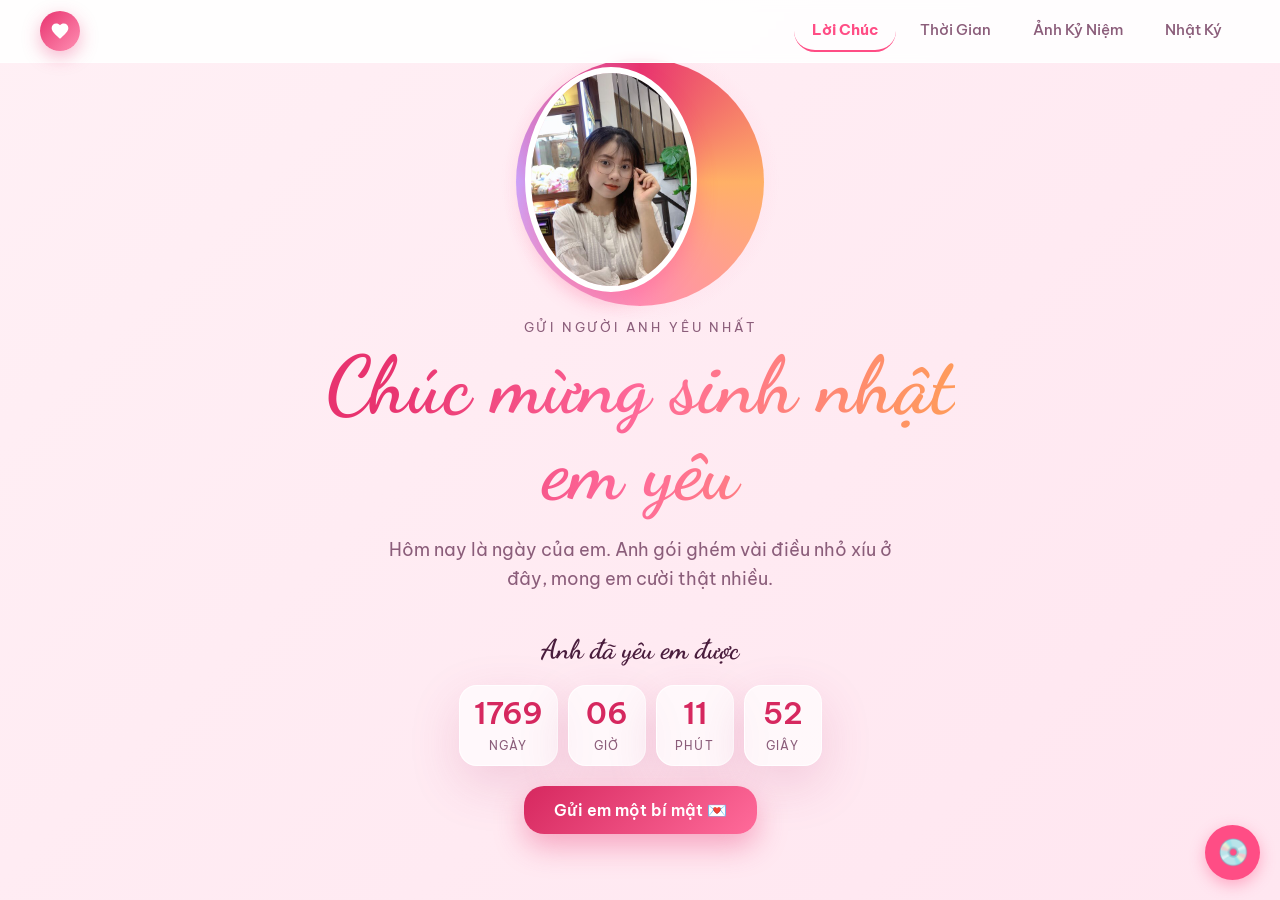
==== commit 74ccf208: "Add files via upload" ====
--- a/index.html
+++ b/index.html
@@ -23,95 +23,134 @@
     <link rel="stylesheet" href="./css/gallery.css" />
 
     <style>
-        /* Khóa cuộn của toàn bộ trình duyệt */
+        /* =========================================
+           SỬA LỖI GIAO DIỆN (GHI ĐÈ CSS CŨ)
+           ========================================= */
+        
+        /* 1. Khóa body để không bị cuộn ngang, set nền chung */
         body, html { 
             margin: 0; padding: 0; 
-            width: 100vw; height: 100vh; 
-            overflow: hidden; /* Cấm cuộn ở cấp độ body */
-            background-color: #fff9fb;
-        }
-        
-        /* Cấu hình chung cho mọi tab: Cố định kích thước bằng đúng màn hình */
+            width: 100%; height: 100%; 
+            overflow: hidden; 
+            background: linear-gradient(135deg, #fff0f5 0%, #ffe6f0 100%);
+            font-family: 'Be Vietnam Pro', sans-serif;
+        }
+        
+        /* 2. Ép tất cả các Tab phải full 100% màn hình, sửa lỗi thanh cuộn nằm giữa */
         .page-section { 
             display: none; 
             position: absolute;
             top: 0; left: 0; 
-            width: 100vw; height: 100vh;
-            padding-top: 60px; /* Chừa chỗ cho menu */
-            box-sizing: border-box;
-            animation: fadeIn 0.5s ease-in-out;
-        }
-
-        /* 1. Lời Chúc & Thời Gian: Nằm TRỌN VẸN 1 khung hình, CẤM CUỘN */
-        .page-section.active#home, 
+            width: 100vw !important; 
+            max-width: 100% !important;
+            height: 100vh;
+            padding-top: 80px; 
+            box-sizing: border-box !important;
+            animation: fadeIn 0.4s ease-in-out;
+            background: transparent !important; /* Dùng nền của body */
+        }
+        
+        /* 3. Tối ưu Tab Lời Chúc (Căn giữa tuyệt đối) */
+        .page-section.active#home {
+            display: flex !important;
+            flex-direction: column !important;
+            justify-content: center !important;
+            align-items: center !important;
+            text-align: center !important;
+        }
+        #home .avatar { margin: 0 auto 20px !important; display: flex; justify-content: center; }
+        #home .avatar img { 
+            max-height: 25vh; width: auto; object-fit: cover; 
+            border-radius: 50%; box-shadow: 0 10px 20px rgba(255, 77, 133, 0.3);
+        }
+        #home p, #home h1, #home .together { margin-left: auto !important; margin-right: auto !important; text-align: center; }
+        
+        /* 4. Tab Thời Gian */
         .page-section.active#timeline {
-            display: flex;
-            flex-direction: column;
-            justify-content: center;
-            align-items: center;
+            display: flex !important;
+            flex-direction: column !important;
+            justify-content: center !important;
+            align-items: center !important;
             overflow: hidden;
         }
-
-        /* Tối ưu ảnh Avatar để không bị tràn trên màn hình điện thoại nhỏ */
-        #home .avatar img { max-height: 25vh; width: auto; object-fit: cover; }
-        #home h1.script { font-size: clamp(2rem, 5vh, 4rem); margin: 10px 0; }
-        #home p.lead { max-width: 90%; margin: 0 auto 15px; }
-
-        /* Khung wrap của cây tình yêu */
         #wrap { position: relative; margin: 0 auto; width: 1100px; height: 680px; }
 
-        /* 2. Ảnh Kỷ Niệm & Nhật Ký: CHO PHÉP CUỘN dọc */
+        /* 5. Tab Ảnh Kỷ Niệm & Nhật Ký (Full width, cuộn dọc mượt mà) */
         .page-section.active#gallery, 
         .page-section.active#memory-box {
-            display: block;
-            overflow-y: auto; /* Chỉ cho phép cuộn bên trong tab này */
-            padding-bottom: 100px; /* Không bị che bởi nút nhạc */
-        }
-        
-        @keyframes fadeIn {
-            from { opacity: 0; transform: translateY(10px); }
-            to { opacity: 1; transform: translateY(0); }
-        }
-
+            display: flex !important;
+            flex-direction: column !important;
+            align-items: center !important;
+            overflow-y: auto !important;
+            overflow-x: hidden !important;
+            padding-bottom: 120px !important;
+        }
+        .ghead { text-align: center; width: 100%; margin-bottom: 30px; }
+        
+        /* Sửa lỗi layout lưới ảnh (Đẹp và bung đều 2 bên) */
+        .masonry {
+            display: grid !important;
+            grid-template-columns: repeat(auto-fit, minmax(280px, 1fr)) !important;
+            gap: 20px !important;
+            width: 90% !important;
+            max-width: 1200px !important;
+            margin: 0 auto !important;
+        }
+        .masonry .shot { margin: 0 !important; width: 100% !important; }
+        .masonry .shot img { 
+            width: 100% !important; height: auto !important; 
+            border-radius: 12px; box-shadow: 0 4px 15px rgba(0,0,0,0.08);
+            transition: transform 0.3s ease;
+        }
+        .masonry .shot img:hover { transform: translateY(-5px); }
+
+        /* Sửa form Nhật ký */
+        .upload-area {
+            width: 90%; max-width: 500px; margin: 0 auto 40px; padding: 25px;
+            border: 2px dashed #ff85a2; border-radius: 15px;
+            background: rgba(255, 255, 255, 0.7); text-align: center;
+            box-shadow: 0 8px 25px rgba(255, 133, 162, 0.15);
+        }
+        .upload-area input {
+            width: 100%; box-sizing: border-box;
+            padding: 12px; margin: 8px 0; border-radius: 8px; border: 1px solid #ffb3c6;
+            font-family: 'Be Vietnam Pro', sans-serif;
+        }
+        .upload-area input:focus { outline: none; border-color: #ff4d85; box-shadow: 0 0 5px rgba(255,77,133,0.3); }
+        .upload-btn {
+            background: #ff4d85; color: white; border: none; padding: 12px 25px;
+            border-radius: 25px; cursor: pointer; font-weight: 600; margin-top: 15px;
+            transition: all 0.3s;
+        }
+        .upload-btn:hover { background: #d6336c; transform: scale(1.05); }
+        
+        .mem-card { background: white; padding: 15px; border-radius: 15px; box-shadow: 0 5px 15px rgba(0,0,0,0.08); margin-bottom: 20px; text-align: center; }
+        .mem-card img { width: 100%; border-radius: 10px; }
+        .mem-card h3 { font-family: 'Dancing Script', cursive; font-size: 32px; color: #ff4d85; margin: 15px 0 5px; }
+        .mem-card p { font-size: 15px; color: #555; font-style: italic; }
+        .del-btn { background: #fff0f5; border: 1px solid #ffb3c6; padding: 8px 15px; border-radius: 20px; color: #ff4d85; cursor: pointer; font-size: 13px; margin-top: 15px;}
+        .del-btn:hover { background: #ff4d85; color: #fff; }
+
+        /* Animation & Misc */
+        @keyframes fadeIn { from { opacity: 0; } to { opacity: 1; } }
         .menu a.active { color: #ff4d85; font-weight: bold; border-bottom: 2px solid #ff4d85; }
-
+        .random-note-box { margin-top: 20px; text-align: center; }
+        #random-note { margin-top: 15px; font-style: italic; color: #d6336c; font-weight: 600; min-height: 24px; }
+        
         #music-toggle {
             position: fixed; bottom: 20px; right: 20px; z-index: 9999;
             background: #ff4d85; color: white; border: none; border-radius: 50%;
-            width: 50px; height: 50px; cursor: pointer; box-shadow: 0 4px 10px rgba(0,0,0,0.3);
-            font-size: 24px; display: flex; align-items: center; justify-content: center;
+            width: 55px; height: 55px; cursor: pointer; box-shadow: 0 5px 15px rgba(255, 77, 133, 0.4);
+            font-size: 26px; display: flex; align-items: center; justify-content: center;
         }
         @keyframes spin { 100% { transform: rotate(360deg); } }
         .spinning { animation: spin 4s linear infinite; }
-
-        .random-note-box { margin-top: 20px; text-align: center; }
-        #random-note { margin-top: 15px; font-style: italic; color: #d6336c; font-weight: 600; min-height: 24px; }
-
-        .upload-area {
-            max-width: 500px; margin: 0 auto 30px; padding: 20px;
-            border: 2px dashed #ff85a2; border-radius: 15px;
-            background: #fff9fb; text-align: center;
-        }
-        .upload-area input {
-            padding: 10px; margin: 5px; border-radius: 8px; border: 1px solid #ffb3c6;
-            font-family: 'Be Vietnam Pro', sans-serif;
-        }
-        .upload-area input:focus { outline: none; border-color: #ff4d85; }
-        .upload-btn {
-            background: #ff4d85; color: white; border: none; padding: 10px 20px;
-            border-radius: 8px; cursor: pointer; font-weight: 600; margin-top: 10px;
-        }
-        .mem-card { background: white; padding: 10px; border-radius: 10px; box-shadow: 0 4px 10px rgba(0,0,0,0.1); margin-bottom: 20px; }
-        .mem-card img { width: 100%; border-radius: 8px; }
-        .mem-card h3 { font-family: 'Dancing Script', cursive; font-size: 28px; color: #ff4d85; margin: 10px 0 5px; }
-        .mem-card p { font-size: 14px; color: #555; }
-        .del-btn { background: #f1f1f1; border: none; padding: 5px 10px; border-radius: 5px; color: #888; cursor: pointer; font-size: 12px; margin-top: 10px;}
     </style>
 </head>
 <body>
     <div class="sky" id="hearts" aria-hidden="true"></div>
 
-    <header class="topbar" style="position: fixed; top: 0; width: 100%; z-index: 100;">
+    <header class="topbar" style="position: fixed; top: 0; width: 100%; z-index: 100; background: rgba(255,255,255,0.9); backdrop-filter: blur(5px);">
         <a class="brand" href="#home" onclick="switchTab('home'); return false;" aria-label="Trang chủ">
             <svg width="20" height="20" viewBox="0 0 24 24"><path fill="currentColor" d="M12 21.35l-1.45-1.32C5.4 15.36 2 12.28 2 8.5 2 5.42 4.42 3 7.5 3c1.74 0 3.41.81 4.5 2.09C13.09 3.81 14.76 3 16.5 3 19.58 3 22 5.42 22 8.5c0 3.78-3.4 6.86-8.55 11.54L12 21.35z"/></svg>
         </a>
@@ -123,10 +162,10 @@
         </nav>
     </header>
 
-    <!-- PHẦN 1: TRANG CHỦ (TRỌN VẸN 1 KHUNG HÌNH) -->
+    <!-- PHẦN 1: TRANG CHỦ -->
     <main id="home" class="page-section hero active">
         <div class="avatar">
-            <img src="./img/avatar.jpg" alt="Vợ yêu của anh" width="480" height="640" fetchpriority="high" />
+            <img src="./img/avatar.jpg" alt="Vợ yêu của anh" />
         </div>
         <p class="eyebrow">Gửi người anh yêu nhất</p>
         <h1 class="script">Chúc mừng sinh nhật<br />em yêu</h1>
@@ -138,13 +177,13 @@
         </section>
 
         <div class="random-note-box">
-            <button class="btn primary" onclick="showRandomNote()">Gửi em một bí mật 💌</button>
+            <button class="btn primary" onclick="showRandomNote()" style="border-radius: 20px;">Gửi em một bí mật 💌</button>
             <p id="random-note"></p>
         </div>
     </main>
 
-    <!-- PHẦN 2: TIMELINE CÂY TÌNH YÊU (TRỌN VẸN 1 KHUNG HÌNH NHỜ TỰ ĐỘNG SCALE) -->
-    <section id="timeline" class="page-section" style="background-color: #ffe6f0;">
+    <!-- PHẦN 2: TIMELINE CÂY TÌNH YÊU -->
+    <section id="timeline" class="page-section">
         <div id="wrap">
             <div id="text">
                 <div id="code">
@@ -172,40 +211,43 @@
         </div>
     </section>
 
-    <!-- PHẦN 3: THƯ VIỆN ẢNH (ĐƯỢC PHÉP CUỘN) -->
+    <!-- PHẦN 3: THƯ VIỆN ẢNH -->
     <section id="gallery" class="page-section gwrap">
         <header class="ghead">
             <p class="eyebrow">Những khoảnh khắc của chúng mình</p>
             <h1 class="script">Ảnh kỷ niệm</h1>
         </header>
         <div class="masonry" aria-label="Thư viện ảnh">
-            <figure class="shot"><button type="button" class="shot-btn"><img src="./img/1a.jpg" alt="Kỷ niệm 1" width="1800" height="1648" loading="lazy" /></button></figure>
-            <figure class="shot"><button type="button" class="shot-btn"><img src="./img/2a.jpg" alt="Kỷ niệm 2" width="1350" height="1800" loading="lazy" /></button></figure>
-            <figure class="shot"><button type="button" class="shot-btn"><img src="./img/3a.jpg" alt="Kỷ niệm 3" width="1350" height="1800" loading="lazy" /></button></figure>
+            <figure class="shot"><button type="button" class="shot-btn"><img src="./img/1a.jpg" alt="Kỷ niệm 1" loading="lazy" /></button></figure>
+            <figure class="shot"><button type="button" class="shot-btn"><img src="./img/2a.jpg" alt="Kỷ niệm 2" loading="lazy" /></button></figure>
+            <figure class="shot"><button type="button" class="shot-btn"><img src="./img/3a.jpg" alt="Kỷ niệm 3" loading="lazy" /></button></figure>
+            <figure class="shot"><button type="button" class="shot-btn"><img src="./img/4a.jpg" alt="Kỷ niệm 4" loading="lazy" /></button></figure>
+            <figure class="shot"><button type="button" class="shot-btn"><img src="./img/5a.jpg" alt="Kỷ niệm 5" loading="lazy" /></button></figure>
+            <figure class="shot"><button type="button" class="shot-btn"><img src="./img/6a.jpg" alt="Kỷ niệm 6" loading="lazy" /></button></figure>
         </div>
-        <footer class="foot" style="margin-top: 30px;">Làm bằng cả trái tim, dành tặng vợ yêu ❤️</footer>
+        <footer class="foot" style="margin-top: 50px; text-align: center; width: 100%;">Làm bằng cả trái tim, dành tặng vợ yêu ❤️</footer>
     </section>
 
-    <!-- PHẦN 4: HỘP NHẬT KÝ (ĐƯỢC PHÉP CUỘN) -->
-    <section id="memory-box" class="page-section gwrap" style="background-color: #fff;">
+    <!-- PHẦN 4: HỘP NHẬT KÝ -->
+    <section id="memory-box" class="page-section gwrap">
         <header class="ghead">
             <p class="eyebrow">Cùng nhau viết tiếp câu chuyện</p>
             <h1 class="script">Nhật Ký Tương Lai</h1>
-            <p class="count">Mỗi năm sinh nhật hãy tải lên 1 bức ảnh mới để lưu giữ nhé vợ.</p>
+            <p class="count" style="margin-bottom: 20px;">Mỗi năm sinh nhật hãy tải lên 1 bức ảnh mới để lưu giữ nhé vợ.</p>
         </header>
 
         <div class="upload-area">
-            <input type="number" id="mem-year" placeholder="Sinh nhật năm (VD: 2024)" style="width: 80%; max-width: 300px;">
-            <input type="text" id="mem-note" placeholder="Vài lời nhắn nhủ..." style="width: 80%; max-width: 300px;">
-            <input type="file" id="mem-file" accept="image/*" style="width: 80%; max-width: 300px; margin-top: 15px;">
-            <br>
-            <button class="upload-btn" onclick="saveMemory()">📸 Lưu Kỷ Niệm</button>
+            <input type="number" id="mem-year" placeholder="Sinh nhật năm (VD: 2024)">
+            <input type="text" id="mem-note" placeholder="Vài lời nhắn nhủ (VD: Yêu anh nhất đời)...">
+            <input type="file" id="mem-file" accept="image/*" style="padding: 5px; background: white;">
+            <button class="upload-btn" onclick="saveMemory()">📸 Lưu Kỷ Niệm Mới</button>
         </div>
 
         <div class="masonry" id="memory-board"></div>
-        <footer class="foot" style="margin-top: 30px;">Làm bằng cả trái tim, dành tặng vợ yêu ❤️</footer>
+        <footer class="foot" style="margin-top: 50px; text-align: center; width: 100%;">Làm bằng cả trái tim, dành tặng vợ yêu ❤️</footer>
     </section>
 
+    <!-- Lớp phủ xem ảnh to -->
     <div class="lb" id="lb" hidden role="dialog" aria-modal="true">
         <button type="button" class="lb-x" aria-label="Đóng">&times;</button>
         <button type="button" class="lb-nav lb-prev">&#8249;</button>
@@ -243,12 +285,11 @@
             if (!wrap || !container) return;
             
             const cWidth = container.clientWidth;
-            const cHeight = container.clientHeight - 60; // Trừ khoảng trống menu
+            const cHeight = container.clientHeight - 80; 
             
-            // Kích thước gốc của cây là 1100x680
             const scaleX = cWidth / 1100;
             const scaleY = cHeight / 680;
-            const scale = Math.min(scaleX, scaleY) * 0.95; // 0.95 để chừa lại một chút lề cho đẹp
+            const scale = Math.min(scaleX, scaleY) * 0.95; 
             
             wrap.style.transform = `scale(${scale})`;
             wrap.style.transformOrigin = 'center center';
@@ -267,7 +308,7 @@
             if (targetMenu) targetMenu.classList.add('active');
 
             if (tabId === 'timeline') {
-                scaleTimeline(); // Tự động scale khung cho vừa màn hình
+                scaleTimeline(); 
                 if (typeof window.startTreeAnimation === 'function') {
                     window.startTreeAnimation();
                 }
@@ -293,7 +334,8 @@
             "Cảm ơn em vì đã đến bên đời anh.",
             "Nụ cười của em là món quà lớn nhất.",
             "Yêu em hôm nay và mãi mãi về sau.",
-            "Chúc vợ tuổi mới luôn xinh đẹp và bình an."
+            "Chúc vợ tuổi mới luôn xinh đẹp và bình an.",
+            "Chỉ cần nhìn thấy em, mọi mệt mỏi đều tan biến."
         ];
         function showRandomNote() {
             const randomIndex = Math.floor(Math.random() * loveNotes.length);
@@ -338,7 +380,7 @@
                     document.getElementById('mem-year').value = '';
                     document.getElementById('mem-note').value = '';
                     fileInput.value = '';
-                    alert("Đã lưu kỷ niệm thành công! Xem bên dưới nhé.");
+                    alert("Đã lưu kỷ niệm thành công! Kéo xuống để xem nhé.");
                 };
                 img.src = e.target.result;
             };
@@ -354,9 +396,9 @@
                 board.innerHTML += `
                     <div class="mem-card" id="mem-${mem.id}">
                         <img src="${mem.image}" alt="Kỷ niệm ${mem.year}" />
-                        <h3>Sinh nhật ${mem.year}</h3>
-                        <p>${mem.note}</p>
-                        <button class="del-btn" onclick="deleteMemory(${mem.id})">Xóa ảnh này</button>
+                        <h3>Sinh nhật năm ${mem.year}</h3>
+                        <p>"${mem.note}"</p>
+                        <button class="del-btn" onclick="deleteMemory(${mem.id})">Xóa kỷ niệm này</button>
                     </div>
                 `;
             });
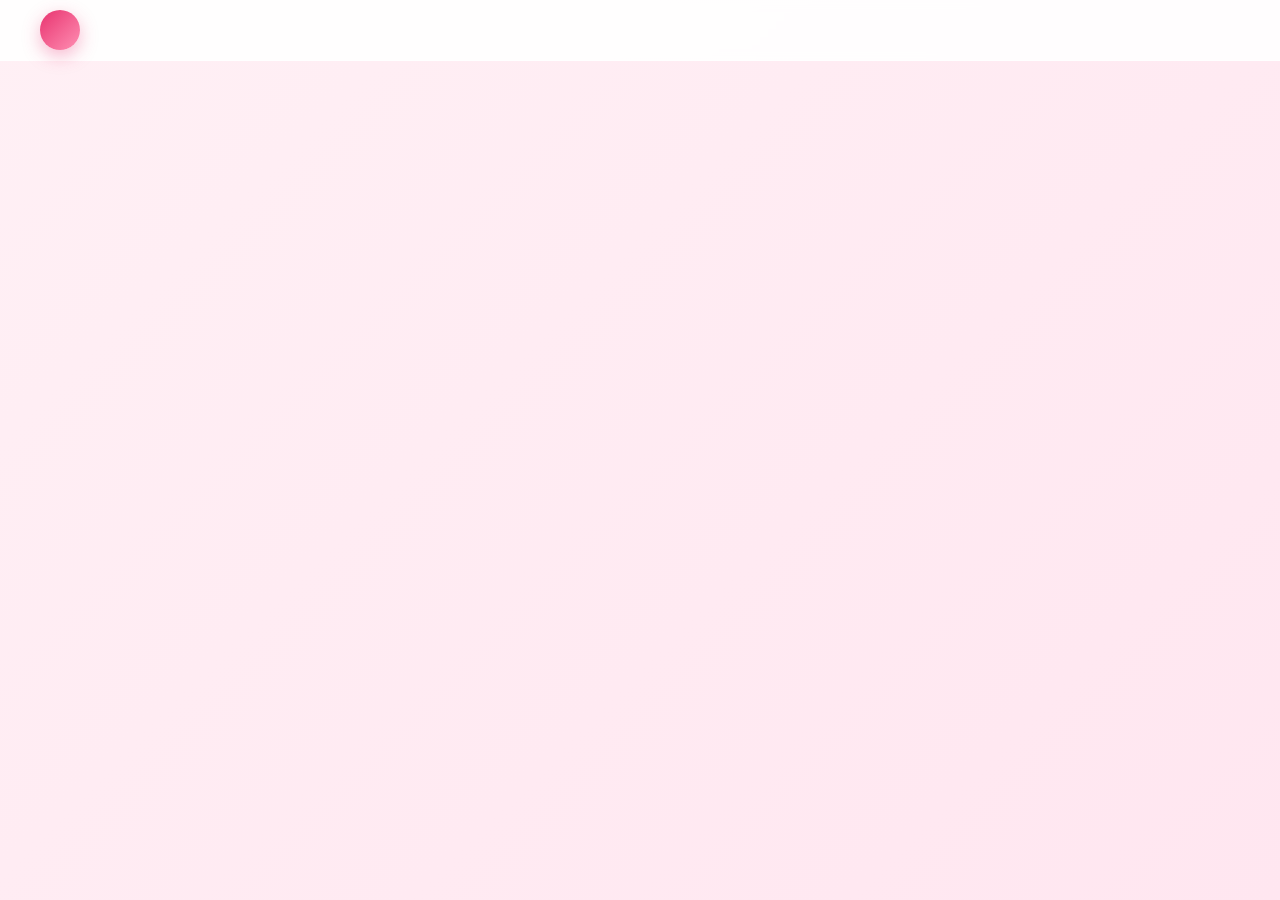
==== commit 1a5502bb: "Add files via upload" ====
--- a/index.html
+++ b/index.html
@@ -17,6 +17,7 @@
     <link rel="preconnect" href="https://fonts.gstatic.com" crossorigin />
     <link rel="stylesheet" href="https://fonts.googleapis.com/css2?family=Be+Vietnam+Pro:wght@400;500;600&family=Dancing+Script:wght@700&display=swap" />
     
+    <!-- Link CSS gốc -->
     <link rel="stylesheet" href="./css/style.css" />
     <link rel="stylesheet" href="./css/home.css" />
     <link rel="stylesheet" href="./css/default.css" />
@@ -24,10 +25,9 @@
 
     <style>
         /* =========================================
-           SỬA LỖI GIAO DIỆN (GHI ĐÈ CSS CŨ)
+           SỬA LỖI LỆCH GIAO DIỆN (CĂN GIỮA TUYỆT ĐỐI)
            ========================================= */
         
-        /* 1. Khóa body để không bị cuộn ngang, set nền chung */
         body, html { 
             margin: 0; padding: 0; 
             width: 100%; height: 100%; 
@@ -36,7 +36,6 @@
             font-family: 'Be Vietnam Pro', sans-serif;
         }
         
-        /* 2. Ép tất cả các Tab phải full 100% màn hình, sửa lỗi thanh cuộn nằm giữa */
         .page-section { 
             display: none; 
             position: absolute;
@@ -44,28 +43,64 @@
             width: 100vw !important; 
             max-width: 100% !important;
             height: 100vh;
-            padding-top: 80px; 
             box-sizing: border-box !important;
             animation: fadeIn 0.4s ease-in-out;
-            background: transparent !important; /* Dùng nền của body */
+            background: transparent !important; 
         }
         
-        /* 3. Tối ưu Tab Lời Chúc (Căn giữa tuyệt đối) */
+        /* -----------------------------------------
+           SỬA LỖI TAB LỜI CHÚC (AVATAR + NÚT BẤM)
+           ----------------------------------------- */
         .page-section.active#home {
             display: flex !important;
             flex-direction: column !important;
+            justify-content: flex-start !important; /* Đẩy từ trên xuống thay vì ép giữa */
+            align-items: center !important;
+            text-align: center !important;
+            overflow-y: auto !important; /* CHO PHÉP CUỘN để không bị mất nút bấm */
+            overflow-x: hidden !important;
+            padding-top: 100px !important; /* Dịch xuống khỏi menu */
+            padding-bottom: 120px !important; /* Chừa chỗ trống bên dưới */
+        }
+
+        /* Hủy bỏ mọi margin/padding lệch từ CSS cũ */
+        #home > * {
+            margin-left: auto !important;
+            margin-right: auto !important;
+            transform: none !important;
+            left: auto !important;
+            right: auto !important;
+        }
+
+        /* Chỉnh lại Avatar và Vòng tròn hồng để không bị lệch */
+        #home .avatar { 
+            position: relative !important;
+            display: flex !important; 
             justify-content: center !important;
             align-items: center !important;
-            text-align: center !important;
+            margin: 0 auto 20px !important; 
+            width: 180px !important; 
+            height: 180px !important;
         }
-        #home .avatar { margin: 0 auto 20px !important; display: flex; justify-content: center; }
         #home .avatar img { 
-            max-height: 25vh; width: auto; object-fit: cover; 
-            border-radius: 50%; box-shadow: 0 10px 20px rgba(255, 77, 133, 0.3);
+            width: 100% !important;
+            height: 100% !important;
+            object-fit: cover !important;
+            border-radius: 50% !important; 
+            box-shadow: 0 10px 20px rgba(255, 77, 133, 0.3) !important;
+            position: relative !important;
+            z-index: 2 !important;
         }
-        #home p, #home h1, #home .together { margin-left: auto !important; margin-right: auto !important; text-align: center; }
-        
-        /* 4. Tab Thời Gian */
+        /* Ép vòng tròn trang trí của file home.css vào chính giữa */
+        #home .avatar::before, #home .avatar::after {
+            left: 50% !important;
+            top: 50% !important;
+            transform: translate(-50%, -50%) !important;
+        }
+
+        /* -----------------------------------------
+           CÁC TAB CÒN LẠI 
+           ----------------------------------------- */
         .page-section.active#timeline {
             display: flex !important;
             flex-direction: column !important;
@@ -75,7 +110,6 @@
         }
         #wrap { position: relative; margin: 0 auto; width: 1100px; height: 680px; }
 
-        /* 5. Tab Ảnh Kỷ Niệm & Nhật Ký (Full width, cuộn dọc mượt mà) */
         .page-section.active#gallery, 
         .page-section.active#memory-box {
             display: flex !important;
@@ -83,11 +117,11 @@
             align-items: center !important;
             overflow-y: auto !important;
             overflow-x: hidden !important;
+            padding-top: 100px !important;
             padding-bottom: 120px !important;
         }
         .ghead { text-align: center; width: 100%; margin-bottom: 30px; }
         
-        /* Sửa lỗi layout lưới ảnh (Đẹp và bung đều 2 bên) */
         .masonry {
             display: grid !important;
             grid-template-columns: repeat(auto-fit, minmax(280px, 1fr)) !important;
@@ -104,7 +138,6 @@
         }
         .masonry .shot img:hover { transform: translateY(-5px); }
 
-        /* Sửa form Nhật ký */
         .upload-area {
             width: 90%; max-width: 500px; margin: 0 auto 40px; padding: 25px;
             border: 2px dashed #ff85a2; border-radius: 15px;
@@ -131,10 +164,11 @@
         .del-btn { background: #fff0f5; border: 1px solid #ffb3c6; padding: 8px 15px; border-radius: 20px; color: #ff4d85; cursor: pointer; font-size: 13px; margin-top: 15px;}
         .del-btn:hover { background: #ff4d85; color: #fff; }
 
-        /* Animation & Misc */
         @keyframes fadeIn { from { opacity: 0; } to { opacity: 1; } }
         .menu a.active { color: #ff4d85; font-weight: bold; border-bottom: 2px solid #ff4d85; }
-        .random-note-box { margin-top: 20px; text-align: center; }
+        
+        /* Căn giữa nút random */
+        .random-note-box { margin: 20px auto 0 !important; text-align: center !important; }
         #random-note { margin-top: 15px; font-style: italic; color: #d6336c; font-weight: 600; min-height: 24px; }
         
         #music-toggle {
@@ -150,340 +184,7 @@
 <body>
     <div class="sky" id="hearts" aria-hidden="true"></div>
 
+    <!-- MENU -->
     <header class="topbar" style="position: fixed; top: 0; width: 100%; z-index: 100; background: rgba(255,255,255,0.9); backdrop-filter: blur(5px);">
         <a class="brand" href="#home" onclick="switchTab('home'); return false;" aria-label="Trang chủ">
-            <svg width="20" height="20" viewBox="0 0 24 24"><path fill="currentColor" d="M12 21.35l-1.45-1.32C5.4 15.36 2 12.28 2 8.5 2 5.42 4.42 3 7.5 3c1.74 0 3.41.81 4.5 2.09C13.09 3.81 14.76 3 16.5 3 19.58 3 22 5.42 22 8.5c0 3.78-3.4 6.86-8.55 11.54L12 21.35z"/></svg>
-        </a>
-        <nav class="menu" aria-label="Điều hướng">
-            <a href="#home" class="tab-link active" onclick="switchTab('home'); return false;">Lời Chúc</a>
-            <a href="#timeline" class="tab-link" onclick="switchTab('timeline'); return false;">Thời Gian</a>
-            <a href="#gallery" class="tab-link" onclick="switchTab('gallery'); return false;">Ảnh Kỷ Niệm</a>
-            <a href="#memory-box" class="tab-link" onclick="switchTab('memory-box'); return false;">Nhật Ký</a>
-        </nav>
-    </header>
-
-    <!-- PHẦN 1: TRANG CHỦ -->
-    <main id="home" class="page-section hero active">
-        <div class="avatar">
-            <img src="./img/avatar.jpg" alt="Vợ yêu của anh" />
-        </div>
-        <p class="eyebrow">Gửi người anh yêu nhất</p>
-        <h1 class="script">Chúc mừng sinh nhật<br />em yêu</h1>
-        <p class="lead">Hôm nay là ngày của em. Anh gói ghém vài điều nhỏ xíu ở đây, mong em cười thật nhiều.</p>
-        
-        <section class="together" aria-label="Thời gian bên nhau">
-            <p class="together-label">Anh đã yêu em được</p>
-            <div class="units" id="clockHome"></div>
-        </section>
-
-        <div class="random-note-box">
-            <button class="btn primary" onclick="showRandomNote()" style="border-radius: 20px;">Gửi em một bí mật 💌</button>
-            <p id="random-note"></p>
-        </div>
-    </main>
-
-    <!-- PHẦN 2: TIMELINE CÂY TÌNH YÊU -->
-    <section id="timeline" class="page-section">
-        <div id="wrap">
-            <div id="text">
-                <div id="code">
-                    <span class="lines">
-                        <span class="say">Chúc mừng sinh nhật người con gái anh yêu</span><br>
-                        <span class="say">Em có nhớ chúng ta yêu nhau được bao nhiêu ngày không?</span><br>
-                        <span class="say">Anh thì nhớ rất rõ đấy.</span><br>
-                        <span class="say"> </span><br>
-                        <span class="say">Người ta nói bệnh nào cũng có thuốc chữa</span><br>
-                        <span class="say">Anh đã không tin điều đó nữa đến khi anh gặp em</span><br>
-                        <span class="say">Đó là căn bệnh hạnh phúc nhất mà anh may mắn được mắc phải</span><br>
-                        <span class="say">Đó là bệnh yêu em quá nhiều</span><br>
-                        <span class="say">Yêu em cho đến khi nào anh không còn tồn tại &lt;3</span><br>
-                        <span class="say">Chúc em sinh nhật vui vẻ.</span><br>
-                        <span class="say"> </span><br>
-                        <span class="say"><span class="space"></span> -- Anh yêu Em --</span>
-                    </span>
-                </div>
-            </div>
-            <div id="clock-box">
-                <span class="title">Thời gian anh đã yêu em</span>
-                <div id="clock" class="units"></div>
-            </div>
-            <canvas id="canvas" width="1100" height="680" style="cursor: pointer;"></canvas>
-        </div>
-    </section>
-
-    <!-- PHẦN 3: THƯ VIỆN ẢNH -->
-    <section id="gallery" class="page-section gwrap">
-        <header class="ghead">
-            <p class="eyebrow">Những khoảnh khắc của chúng mình</p>
-            <h1 class="script">Ảnh kỷ niệm</h1>
-        </header>
-        <div class="masonry" aria-label="Thư viện ảnh">
-            <figure class="shot"><button type="button" class="shot-btn"><img src="./img/1a.jpg" alt="Kỷ niệm 1" loading="lazy" /></button></figure>
-            <figure class="shot"><button type="button" class="shot-btn"><img src="./img/2a.jpg" alt="Kỷ niệm 2" loading="lazy" /></button></figure>
-            <figure class="shot"><button type="button" class="shot-btn"><img src="./img/3a.jpg" alt="Kỷ niệm 3" loading="lazy" /></button></figure>
-            <figure class="shot"><button type="button" class="shot-btn"><img src="./img/4a.jpg" alt="Kỷ niệm 4" loading="lazy" /></button></figure>
-            <figure class="shot"><button type="button" class="shot-btn"><img src="./img/5a.jpg" alt="Kỷ niệm 5" loading="lazy" /></button></figure>
-            <figure class="shot"><button type="button" class="shot-btn"><img src="./img/6a.jpg" alt="Kỷ niệm 6" loading="lazy" /></button></figure>
-        </div>
-        <footer class="foot" style="margin-top: 50px; text-align: center; width: 100%;">Làm bằng cả trái tim, dành tặng vợ yêu ❤️</footer>
-    </section>
-
-    <!-- PHẦN 4: HỘP NHẬT KÝ -->
-    <section id="memory-box" class="page-section gwrap">
-        <header class="ghead">
-            <p class="eyebrow">Cùng nhau viết tiếp câu chuyện</p>
-            <h1 class="script">Nhật Ký Tương Lai</h1>
-            <p class="count" style="margin-bottom: 20px;">Mỗi năm sinh nhật hãy tải lên 1 bức ảnh mới để lưu giữ nhé vợ.</p>
-        </header>
-
-        <div class="upload-area">
-            <input type="number" id="mem-year" placeholder="Sinh nhật năm (VD: 2024)">
-            <input type="text" id="mem-note" placeholder="Vài lời nhắn nhủ (VD: Yêu anh nhất đời)...">
-            <input type="file" id="mem-file" accept="image/*" style="padding: 5px; background: white;">
-            <button class="upload-btn" onclick="saveMemory()">📸 Lưu Kỷ Niệm Mới</button>
-        </div>
-
-        <div class="masonry" id="memory-board"></div>
-        <footer class="foot" style="margin-top: 50px; text-align: center; width: 100%;">Làm bằng cả trái tim, dành tặng vợ yêu ❤️</footer>
-    </section>
-
-    <!-- Lớp phủ xem ảnh to -->
-    <div class="lb" id="lb" hidden role="dialog" aria-modal="true">
-        <button type="button" class="lb-x" aria-label="Đóng">&times;</button>
-        <button type="button" class="lb-nav lb-prev">&#8249;</button>
-        <img class="lb-img" alt="" />
-        <button type="button" class="lb-nav lb-next">&#8250;</button>
-        <p class="lb-count"></p>
-    </div>
-
-    <!-- Nhạc nền & Nút nổi -->
-    <audio id="player" loop preload="auto">
-        <source src="./music/chucmungsinhnhat.mp3" type="audio/mpeg" />
-    </audio>
-    <button id="music-toggle" aria-label="Bật/Tắt Nhạc" onclick="toggleMusic()">💿</button>
-
-    <!-- CÁC THƯ VIỆN & SCRIPT -->
-    <script src="./js/jquery.min.js"></script>
-    <script src="./js/jscex.min.js"></script>
-    <script src="./js/jscex-parser.js"></script>
-    <script src="./js/jscex-jit.js"></script>
-    <script src="./js/jscex-builderbase.min.js"></script>
-    <script src="./js/jscex-async.min.js"></script>
-    <script src="./js/jscex-async-powerpack.min.js"></script>
-    <script src="./js/config.js"></script>
-    <script src="./js/functions.js" charset="utf-8"></script>
-    <script src="./js/love.js" charset="utf-8"></script>
-    
-    <script src="./js/home.js" defer></script>
-    <script src="./js/gallery.js" defer></script>
-
-    <script>
-        // HÀM TỰ ĐỘNG THU PHÓNG KHUNG CÂY TÌNH YÊU ĐỂ VỪA KHÍT MÀN HÌNH
-        function scaleTimeline() {
-            const wrap = document.getElementById('wrap');
-            const container = document.getElementById('timeline');
-            if (!wrap || !container) return;
-            
-            const cWidth = container.clientWidth;
-            const cHeight = container.clientHeight - 80; 
-            
-            const scaleX = cWidth / 1100;
-            const scaleY = cHeight / 680;
-            const scale = Math.min(scaleX, scaleY) * 0.95; 
-            
-            wrap.style.transform = `scale(${scale})`;
-            wrap.style.transformOrigin = 'center center';
-        }
-        window.addEventListener('resize', scaleTimeline);
-
-        // HÀM CHUYỂN TAB 
-        function switchTab(tabId) {
-            document.querySelectorAll('.page-section').forEach(sec => sec.classList.remove('active'));
-            document.querySelectorAll('.tab-link').forEach(link => link.classList.remove('active'));
-
-            const targetSection = document.getElementById(tabId);
-            if (targetSection) targetSection.classList.add('active');
-
-            const targetMenu = document.querySelector(`a[href="#${tabId}"].tab-link`);
-            if (targetMenu) targetMenu.classList.add('active');
-
-            if (tabId === 'timeline') {
-                scaleTimeline(); 
-                if (typeof window.startTreeAnimation === 'function') {
-                    window.startTreeAnimation();
-                }
-            }
-        }
-
-        // Bật tắt nhạc
-        var audio = document.getElementById("player");
-        var musicBtn = document.getElementById("music-toggle");
-        function toggleMusic() {
-            if (audio.paused) {
-                audio.play(); musicBtn.classList.add("spinning");
-            } else {
-                audio.pause(); musicBtn.classList.remove("spinning");
-            }
-        }
-        window.addEventListener('click', function() {
-            if (audio.paused) { audio.play(); musicBtn.classList.add("spinning"); }
-        }, { once: true });
-
-        // Lời yêu thương
-        const loveNotes = [
-            "Cảm ơn em vì đã đến bên đời anh.",
-            "Nụ cười của em là món quà lớn nhất.",
-            "Yêu em hôm nay và mãi mãi về sau.",
-            "Chúc vợ tuổi mới luôn xinh đẹp và bình an.",
-            "Chỉ cần nhìn thấy em, mọi mệt mỏi đều tan biến."
-        ];
-        function showRandomNote() {
-            const randomIndex = Math.floor(Math.random() * loveNotes.length);
-            document.getElementById("random-note").innerText = loveNotes[randomIndex];
-        }
-
-        // Chức năng upload nhật ký
-        function saveMemory() {
-            const year = document.getElementById('mem-year').value;
-            const note = document.getElementById('mem-note').value;
-            const fileInput = document.getElementById('mem-file');
-
-            if (!year || !fileInput.files[0]) {
-                alert('Vợ ơi, nhập đủ năm và chọn ảnh nhé! ❤️'); return;
-            }
-
-            const file = fileInput.files[0];
-            const reader = new FileReader();
-
-            reader.onload = function(e) {
-                const img = new Image();
-                img.onload = function() {
-                    const canvas = document.createElement('canvas');
-                    const MAX_WIDTH = 600;
-                    const scaleSize = MAX_WIDTH / img.width;
-                    canvas.width = MAX_WIDTH;
-                    canvas.height = img.height * scaleSize;
-                    
-                    const ctx = canvas.getContext('2d');
-                    ctx.drawImage(img, 0, 0, canvas.width, canvas.height);
-                    
-                    const base64Image = canvas.toDataURL('image/jpeg', 0.6); 
-                    const newMem = { id: Date.now(), year: year, note: note, image: base64Image };
-                    
-                    let memories = JSON.parse(localStorage.getItem('birthday_memories') || '[]');
-                    memories.push(newMem);
-                    memories.sort((a, b) => b.year - a.year);
-                    localStorage.setItem('birthday_memories', JSON.stringify(memories));
-                    
-                    renderMemories();
-                    
-                    document.getElementById('mem-year').value = '';
-                    document.getElementById('mem-note').value = '';
-                    fileInput.value = '';
-                    alert("Đã lưu kỷ niệm thành công! Kéo xuống để xem nhé.");
-                };
-                img.src = e.target.result;
-            };
-            reader.readAsDataURL(file);
-        }
-
-        function renderMemories() {
-            const board = document.getElementById('memory-board');
-            let memories = JSON.parse(localStorage.getItem('birthday_memories') || '[]');
-            
-            board.innerHTML = '';
-            memories.forEach((mem) => {
-                board.innerHTML += `
-                    <div class="mem-card" id="mem-${mem.id}">
-                        <img src="${mem.image}" alt="Kỷ niệm ${mem.year}" />
-                        <h3>Sinh nhật năm ${mem.year}</h3>
-                        <p>"${mem.note}"</p>
-                        <button class="del-btn" onclick="deleteMemory(${mem.id})">Xóa kỷ niệm này</button>
-                    </div>
-                `;
-            });
-        }
-
-        function deleteMemory(id) {
-            if(confirm('Em có chắc muốn xóa bức ảnh này không?')) {
-                let memories = JSON.parse(localStorage.getItem('birthday_memories') || '[]');
-                memories = memories.filter(m => m.id !== id);
-                localStorage.setItem('birthday_memories', JSON.stringify(memories));
-                renderMemories();
-            }
-        }
-        window.addEventListener('DOMContentLoaded', renderMemories);
-
-        // Vẽ cây tình yêu
-        (function(){
-            var canvas = $('#canvas');
-            if (!canvas[0].getContext) return false;
-            var width = canvas.width(), height = canvas.height();
-            canvas.attr("width", width).attr("height", height);
-            
-            var opts = {
-                seed: { x: width / 2 - 20, color: "rgb(232, 51, 111)", scale: 2 },
-                branch: [
-                    [535, 680, 570, 250, 500, 200, 30, 100, [
-                        [540, 500, 455, 417, 340, 400, 13, 100, [ [450, 435, 434, 430, 394, 395, 2, 40] ]],
-                        [550, 445, 600, 356, 680, 345, 12, 100, [ [578, 400, 648, 409, 661, 426, 3, 80] ]],
-                        [539, 281, 537, 248, 534, 217, 3, 40],
-                        [546, 397, 413, 247, 328, 244, 9, 80, [
-                            [427, 286, 383, 253, 371, 205, 2, 40],
-                            [498, 345, 435, 315, 395, 330, 4, 60]
-                        ]],
-                        [546, 357, 608, 252, 678, 221, 6, 100, [ [590, 293, 646, 277, 648, 271, 2, 80] ]]
-                    ]]
-                ],
-                bloom: { num: 900, width: 1080, height: 650 },
-                footer: { width: 1200, height: 5, speed: 10 }
-            }
-            var tree = new Tree(canvas[0], width, height, opts);
-            var seed = tree.seed; var foot = tree.footer; var hold = 1;
-
-            var seedAnimate = eval(Jscex.compile("async", function () {
-                seed.draw();
-                while (hold) { seed.pulse(); $await(Jscex.Async.sleep(30)); }
-                while (seed.canScale()) { seed.scale(0.95); $await(Jscex.Async.sleep(10)); }
-                while (seed.canMove()) { seed.move(0, 2); foot.draw(); $await(Jscex.Async.sleep(10)); }
-            }));
-            var growAnimate = eval(Jscex.compile("async", function () {
-                do { tree.grow(); $await(Jscex.Async.sleep(10)); } while (tree.canGrow());
-            }));
-            var flowAnimate = eval(Jscex.compile("async", function () {
-                do { tree.flower(3); $await(Jscex.Async.sleep(10)); } while (tree.canFlower());
-            }));
-            var moveAnimate = eval(Jscex.compile("async", function () {
-                tree.snapshot("p1", 240, 0, 610, 680);
-                while (tree.move("p1", 500, 0)) { foot.draw(); $await(Jscex.Async.sleep(10)); }
-                foot.draw(); tree.snapshot("p2", 500, 0, 610, 680);
-                canvas.parent().css("background", "url(" + tree.toDataURL('image/png') + ")").addClass("grown");
-                canvas.css("background", "rgba(255, 255, 255, 0.55)");
-                $await(Jscex.Async.sleep(300)); canvas.css("background", "none");
-            }));
-            var jumpAnimate = eval(Jscex.compile("async", function () {
-                while (true) {
-                    tree.ctx.clearRect(0, 0, width, height); tree.jump(); foot.draw();
-                    $await(Jscex.Async.sleep(25));
-                }
-            }));
-            var textAnimate = eval(Jscex.compile("async", function () {
-                var together = LOVE_START; 
-                $("#code").show().typewriter(); $("#clock-box").fadeIn(500);
-                while (true) { timeElapse(together); $await(Jscex.Async.sleep(1000)); }
-            }));
-            var runAsync = eval(Jscex.compile("async", function () {
-                $await(seedAnimate()); $await(growAnimate()); $await(flowAnimate());
-                $await(moveAnimate()); textAnimate().start(); $await(jumpAnimate());
-            }));
-
-            window.isTreeAnimated = false;
-            window.startTreeAnimation = function() {
-                if (!window.isTreeAnimated) {
-                    hold = 0; runAsync().start(); window.isTreeAnimated = true;
-                }
-            };
-        })();
-    </script>
-</body>
-</html>+            <svg width="20" height="20" viewBox="0 0 24 24"><path fill="currentColor" d="M12 21.35l-1.45-1.32C5.4 15.36 2 12.28 2 8.5 2 5.42 4.
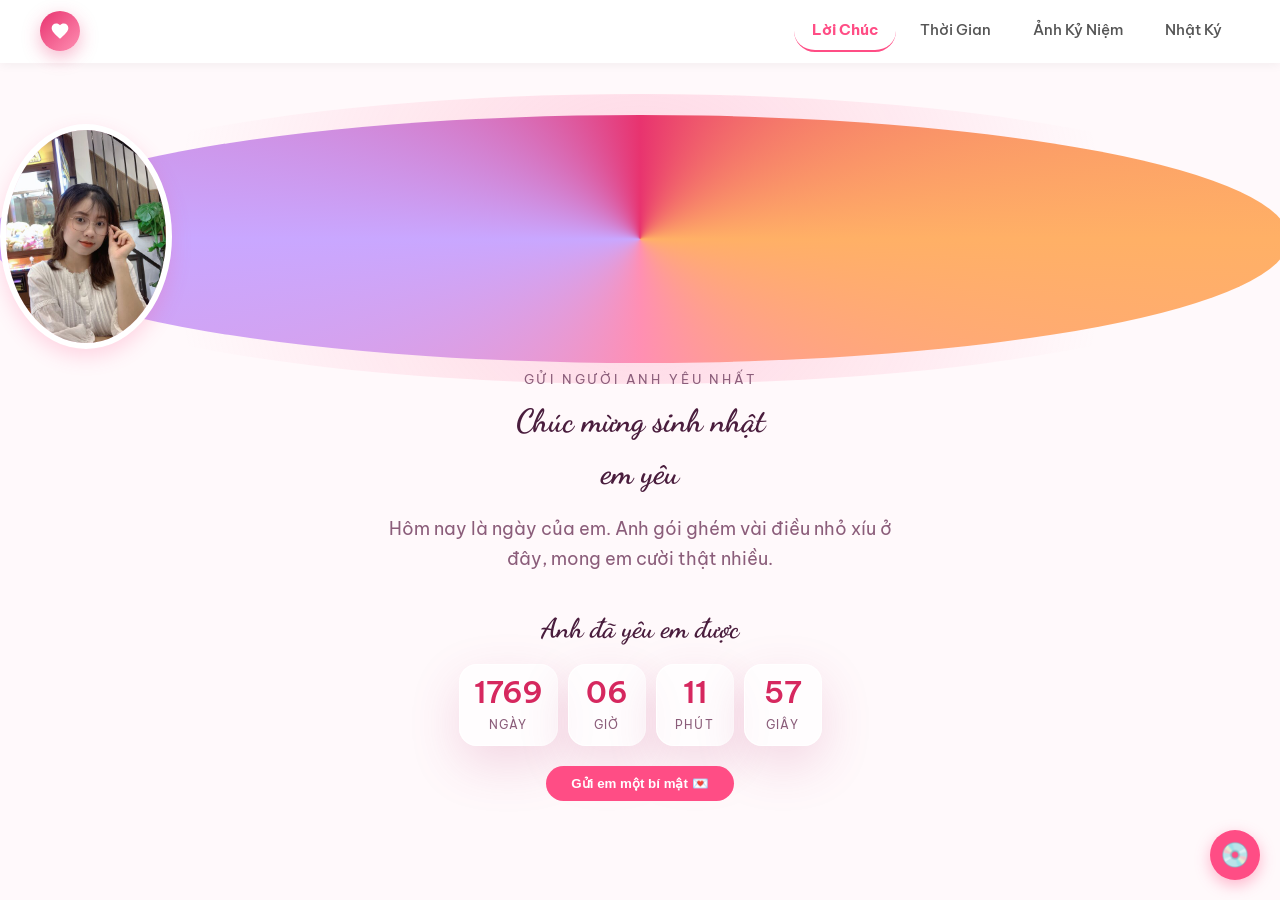
==== commit d26d218d: "Add files via upload" ====
--- a/index.html
+++ b/index.html
@@ -17,7 +17,6 @@
     <link rel="preconnect" href="https://fonts.gstatic.com" crossorigin />
     <link rel="stylesheet" href="https://fonts.googleapis.com/css2?family=Be+Vietnam+Pro:wght@400;500;600&family=Dancing+Script:wght@700&display=swap" />
     
-    <!-- Link CSS gốc -->
     <link rel="stylesheet" href="./css/style.css" />
     <link rel="stylesheet" href="./css/home.css" />
     <link rel="stylesheet" href="./css/default.css" />
@@ -25,166 +24,455 @@
 
     <style>
         /* =========================================
-           SỬA LỖI LỆCH GIAO DIỆN (CĂN GIỮA TUYỆT ĐỐI)
+           BỘ CSS AN TOÀN - CHỐNG VỠ GIAO DIỆN
            ========================================= */
         
+        /* 1. Đảm bảo toàn trang không bị cuộn ngang */
         body, html { 
             margin: 0; padding: 0; 
-            width: 100%; height: 100%; 
-            overflow: hidden; 
-            background: linear-gradient(135deg, #fff0f5 0%, #ffe6f0 100%);
+            width: 100vw; max-width: 100%;
+            overflow-x: hidden !important; 
+            background: #fff9fb;
             font-family: 'Be Vietnam Pro', sans-serif;
         }
+
+        /* 2. Cố định menu Header luôn nổi lên trên */
+        .topbar {
+            position: fixed !important;
+            top: 0; left: 0;
+            width: 100%;
+            z-index: 9999;
+            background: rgba(255, 255, 255, 0.95);
+            box-shadow: 0 2px 10px rgba(0,0,0,0.05);
+            box-sizing: border-box;
+        }
+        .menu a { color: #555 !important; font-weight: 500; }
+        .menu a.active { color: #ff4d85 !important; font-weight: bold; border-bottom: 2px solid #ff4d85; }
         
+        /* 3. Xử lý Tab Ẩn / Hiện mượt mà (Không dùng absolute) */
         .page-section { 
-            display: none; 
-            position: absolute;
-            top: 0; left: 0; 
-            width: 100vw !important; 
-            max-width: 100% !important;
-            height: 100vh;
-            box-sizing: border-box !important;
-            animation: fadeIn 0.4s ease-in-out;
-            background: transparent !important; 
+            display: none !important; /* Ẩn hết tất cả */
+            width: 100%;
+            padding-top: 80px; /* Tránh bị Header đè */
+            box-sizing: border-box;
+            min-height: 100vh;
+        }
+        .page-section.active {
+            display: block !important; /* Chỉ hiện tab active */
+            animation: fadeInTab 0.5s ease forwards;
+        }
+
+        @keyframes fadeInTab {
+            0% { opacity: 0; transform: translateY(10px); }
+            100% { opacity: 1; transform: translateY(0); }
         }
         
-        /* -----------------------------------------
-           SỬA LỖI TAB LỜI CHÚC (AVATAR + NÚT BẤM)
-           ----------------------------------------- */
-        .page-section.active#home {
-            display: flex !important;
-            flex-direction: column !important;
-            justify-content: flex-start !important; /* Đẩy từ trên xuống thay vì ép giữa */
-            align-items: center !important;
-            text-align: center !important;
-            overflow-y: auto !important; /* CHO PHÉP CUỘN để không bị mất nút bấm */
-            overflow-x: hidden !important;
-            padding-top: 100px !important; /* Dịch xuống khỏi menu */
-            padding-bottom: 120px !important; /* Chừa chỗ trống bên dưới */
-        }
-
-        /* Hủy bỏ mọi margin/padding lệch từ CSS cũ */
-        #home > * {
-            margin-left: auto !important;
-            margin-right: auto !important;
-            transform: none !important;
-            left: auto !important;
-            right: auto !important;
-        }
-
-        /* Chỉnh lại Avatar và Vòng tròn hồng để không bị lệch */
-        #home .avatar { 
-            position: relative !important;
-            display: flex !important; 
-            justify-content: center !important;
-            align-items: center !important;
-            margin: 0 auto 20px !important; 
-            width: 180px !important; 
-            height: 180px !important;
-        }
-        #home .avatar img { 
-            width: 100% !important;
-            height: 100% !important;
-            object-fit: cover !important;
-            border-radius: 50% !important; 
-            box-shadow: 0 10px 20px rgba(255, 77, 133, 0.3) !important;
-            position: relative !important;
-            z-index: 2 !important;
-        }
-        /* Ép vòng tròn trang trí của file home.css vào chính giữa */
-        #home .avatar::before, #home .avatar::after {
-            left: 50% !important;
-            top: 50% !important;
-            transform: translate(-50%, -50%) !important;
-        }
-
-        /* -----------------------------------------
-           CÁC TAB CÒN LẠI 
-           ----------------------------------------- */
-        .page-section.active#timeline {
-            display: flex !important;
-            flex-direction: column !important;
-            justify-content: center !important;
-            align-items: center !important;
-            overflow: hidden;
-        }
-        #wrap { position: relative; margin: 0 auto; width: 1100px; height: 680px; }
-
-        .page-section.active#gallery, 
-        .page-section.active#memory-box {
+        /* 4. ÉP CĂN GIỮA TUYỆT ĐỐI CHO TAB LỜI CHÚC & THỜI GIAN */
+        #home.active, #timeline.active {
             display: flex !important;
             flex-direction: column !important;
             align-items: center !important;
-            overflow-y: auto !important;
-            overflow-x: hidden !important;
-            padding-top: 100px !important;
-            padding-bottom: 120px !important;
-        }
-        .ghead { text-align: center; width: 100%; margin-bottom: 30px; }
+            justify-content: center !important;
+            text-align: center;
+        }
         
+        /* Tối ưu ảnh đại diện */
+        #home .avatar { display: flex; justify-content: center; margin-bottom: 15px; width: 100%; }
+        #home .avatar img { 
+            max-height: 25vh; width: auto; 
+            border-radius: 50%; box-shadow: 0 8px 20px rgba(255, 77, 133, 0.2); 
+        }
+
+        /* Giới hạn khung cây tình yêu */
+        #wrap { position: relative; margin: 0 auto; width: 1100px; height: 680px; }
+
+        /* 5. ÉP CHIA LƯỚI ĐỀU ĐẶN CHO ẢNH KỶ NIỆM & NHẬT KÝ */
+        #gallery.active, #memory-box.active {
+            display: block !important; /* Cho phép cuộn */
+            padding-bottom: 100px;
+        }
+        .ghead { text-align: center; margin-bottom: 20px; }
+
         .masonry {
             display: grid !important;
-            grid-template-columns: repeat(auto-fit, minmax(280px, 1fr)) !important;
+            grid-template-columns: repeat(auto-fit, minmax(250px, 1fr)) !important;
             gap: 20px !important;
             width: 90% !important;
-            max-width: 1200px !important;
+            max-width: 1000px !important;
             margin: 0 auto !important;
-        }
-        .masonry .shot { margin: 0 !important; width: 100% !important; }
+            align-items: start;
+        }
+        .masonry .shot { width: 100% !important; margin: 0 !important; }
         .masonry .shot img { 
             width: 100% !important; height: auto !important; 
-            border-radius: 12px; box-shadow: 0 4px 15px rgba(0,0,0,0.08);
-            transition: transform 0.3s ease;
-        }
-        .masonry .shot img:hover { transform: translateY(-5px); }
-
+            border-radius: 12px; box-shadow: 0 4px 10px rgba(0,0,0,0.1); 
+        }
+
+        /* 6. Làm đẹp Form Nhật Ký */
         .upload-area {
-            width: 90%; max-width: 500px; margin: 0 auto 40px; padding: 25px;
+            width: 90%; max-width: 450px; margin: 0 auto 30px; padding: 20px;
             border: 2px dashed #ff85a2; border-radius: 15px;
-            background: rgba(255, 255, 255, 0.7); text-align: center;
-            box-shadow: 0 8px 25px rgba(255, 133, 162, 0.15);
+            background: #fff; text-align: center;
         }
         .upload-area input {
-            width: 100%; box-sizing: border-box;
-            padding: 12px; margin: 8px 0; border-radius: 8px; border: 1px solid #ffb3c6;
-            font-family: 'Be Vietnam Pro', sans-serif;
-        }
-        .upload-area input:focus { outline: none; border-color: #ff4d85; box-shadow: 0 0 5px rgba(255,77,133,0.3); }
+            width: 100%; box-sizing: border-box; padding: 10px; margin-bottom: 10px;
+            border-radius: 8px; border: 1px solid #ffb3c6; font-family: inherit;
+        }
         .upload-btn {
-            background: #ff4d85; color: white; border: none; padding: 12px 25px;
-            border-radius: 25px; cursor: pointer; font-weight: 600; margin-top: 15px;
-            transition: all 0.3s;
-        }
-        .upload-btn:hover { background: #d6336c; transform: scale(1.05); }
-        
+            background: #ff4d85; color: white; border: none; padding: 10px 20px;
+            border-radius: 20px; cursor: pointer; font-weight: 600; width: 100%;
+        }
+
         .mem-card { background: white; padding: 15px; border-radius: 15px; box-shadow: 0 5px 15px rgba(0,0,0,0.08); margin-bottom: 20px; text-align: center; }
-        .mem-card img { width: 100%; border-radius: 10px; }
-        .mem-card h3 { font-family: 'Dancing Script', cursive; font-size: 32px; color: #ff4d85; margin: 15px 0 5px; }
-        .mem-card p { font-size: 15px; color: #555; font-style: italic; }
-        .del-btn { background: #fff0f5; border: 1px solid #ffb3c6; padding: 8px 15px; border-radius: 20px; color: #ff4d85; cursor: pointer; font-size: 13px; margin-top: 15px;}
-        .del-btn:hover { background: #ff4d85; color: #fff; }
-
-        @keyframes fadeIn { from { opacity: 0; } to { opacity: 1; } }
-        .menu a.active { color: #ff4d85; font-weight: bold; border-bottom: 2px solid #ff4d85; }
-        
-        /* Căn giữa nút random */
-        .random-note-box { margin: 20px auto 0 !important; text-align: center !important; }
-        #random-note { margin-top: 15px; font-style: italic; color: #d6336c; font-weight: 600; min-height: 24px; }
-        
+        .mem-card h3 { font-family: 'Dancing Script', cursive; font-size: 26px; color: #ff4d85; margin: 10px 0 5px; }
+        .del-btn { background: #fff0f5; border: 1px solid #ffb3c6; padding: 5px 15px; border-radius: 15px; color: #ff4d85; cursor: pointer; font-size: 12px; margin-top: 10px; }
+
+        /* Nút phát nhạc */
         #music-toggle {
             position: fixed; bottom: 20px; right: 20px; z-index: 9999;
             background: #ff4d85; color: white; border: none; border-radius: 50%;
-            width: 55px; height: 55px; cursor: pointer; box-shadow: 0 5px 15px rgba(255, 77, 133, 0.4);
-            font-size: 26px; display: flex; align-items: center; justify-content: center;
-        }
+            width: 50px; height: 50px; cursor: pointer; box-shadow: 0 5px 15px rgba(255, 77, 133, 0.4);
+            font-size: 24px; display: flex; align-items: center; justify-content: center;
+        }
+        .spinning { animation: spin 4s linear infinite; }
         @keyframes spin { 100% { transform: rotate(360deg); } }
-        .spinning { animation: spin 4s linear infinite; }
     </style>
 </head>
 <body>
     <div class="sky" id="hearts" aria-hidden="true"></div>
 
-    <!-- MENU -->
-    <header class="topbar" style="position: fixed; top: 0; width: 100%; z-index: 100; background: rgba(255,255,255,0.9); backdrop-filter: blur(5px);">
+    <header class="topbar">
         <a class="brand" href="#home" onclick="switchTab('home'); return false;" aria-label="Trang chủ">
-            <svg width="20" height="20" viewBox="0 0 24 24"><path fill="currentColor" d="M12 21.35l-1.45-1.32C5.4 15.36 2 12.28 2 8.5 2 5.42 4.+            <svg width="20" height="20" viewBox="0 0 24 24"><path fill="currentColor" d="M12 21.35l-1.45-1.32C5.4 15.36 2 12.28 2 8.5 2 5.42 4.42 3 7.5 3c1.74 0 3.41.81 4.5 2.09C13.09 3.81 14.76 3 16.5 3 19.58 3 22 5.42 22 8.5c0 3.78-3.4 6.86-8.55 11.54L12 21.35z"/></svg>
+        </a>
+        <nav class="menu" aria-label="Điều hướng">
+            <a href="#home" class="tab-link active" onclick="switchTab('home'); return false;">Lời Chúc</a>
+            <a href="#timeline" class="tab-link" onclick="switchTab('timeline'); return false;">Thời Gian</a>
+            <a href="#gallery" class="tab-link" onclick="switchTab('gallery'); return false;">Ảnh Kỷ Niệm</a>
+            <a href="#memory-box" class="tab-link" onclick="switchTab('memory-box'); return false;">Nhật Ký</a>
+        </nav>
+    </header>
+
+    <!-- PHẦN 1: TRANG CHỦ -->
+    <main id="home" class="page-section active">
+        <div class="avatar">
+            <img src="./img/avatar.jpg" alt="Vợ yêu của anh" />
+        </div>
+        <p class="eyebrow">Gửi người anh yêu nhất</p>
+        <h1 class="script">Chúc mừng sinh nhật<br />em yêu</h1>
+        <p class="lead">Hôm nay là ngày của em. Anh gói ghém vài điều nhỏ xíu ở đây, mong em cười thật nhiều.</p>
+        
+        <section class="together" aria-label="Thời gian bên nhau">
+            <p class="together-label">Anh đã yêu em được</p>
+            <div class="units" id="clockHome"></div>
+        </section>
+
+        <div style="margin-top: 20px; text-align: center;">
+            <button class="upload-btn" style="width: auto; padding: 10px 25px;" onclick="showRandomNote()">Gửi em một bí mật 💌</button>
+            <p id="random-note" style="margin-top: 15px; font-style: italic; color: #d6336c; font-weight: 600; min-height: 24px;"></p>
+        </div>
+    </main>
+
+    <!-- PHẦN 2: TIMELINE CÂY TÌNH YÊU -->
+    <section id="timeline" class="page-section">
+        <div id="wrap">
+            <div id="text">
+                <div id="code">
+                    <span class="lines">
+                        <span class="say">Chúc mừng sinh nhật người con gái anh yêu</span><br>
+                        <span class="say">Em có nhớ chúng ta yêu nhau được bao nhiêu ngày không?</span><br>
+                        <span class="say">Anh thì nhớ rất rõ đấy.</span><br>
+                        <span class="say"> </span><br>
+                        <span class="say">Người ta nói bệnh nào cũng có thuốc chữa</span><br>
+                        <span class="say">Anh đã không tin điều đó nữa đến khi anh gặp em</span><br>
+                        <span class="say">Đó là căn bệnh hạnh phúc nhất mà anh may mắn được mắc phải</span><br>
+                        <span class="say">Đó là bệnh yêu em quá nhiều</span><br>
+                        <span class="say">Yêu em cho đến khi nào anh không còn tồn tại &lt;3</span><br>
+                        <span class="say">Chúc em sinh nhật vui vẻ.</span><br>
+                        <span class="say"> </span><br>
+                        <span class="say"><span class="space"></span> -- Anh yêu Em --</span>
+                    </span>
+                </div>
+            </div>
+            <div id="clock-box">
+                <span class="title">Thời gian anh đã yêu em</span>
+                <div id="clock" class="units"></div>
+            </div>
+            <canvas id="canvas" width="1100" height="680" style="cursor: pointer;"></canvas>
+        </div>
+    </section>
+
+    <!-- PHẦN 3: THƯ VIỆN ẢNH -->
+    <section id="gallery" class="page-section">
+        <header class="ghead">
+            <p class="eyebrow">Những khoảnh khắc của chúng mình</p>
+            <h1 class="script">Ảnh kỷ niệm</h1>
+        </header>
+        <div class="masonry">
+            <figure class="shot"><button type="button" class="shot-btn"><img src="./img/1a.jpg" alt="Kỷ niệm 1" loading="lazy" /></button></figure>
+            <figure class="shot"><button type="button" class="shot-btn"><img src="./img/2a.jpg" alt="Kỷ niệm 2" loading="lazy" /></button></figure>
+            <figure class="shot"><button type="button" class="shot-btn"><img src="./img/3a.jpg" alt="Kỷ niệm 3" loading="lazy" /></button></figure>
+            <figure class="shot"><button type="button" class="shot-btn"><img src="./img/4a.jpg" alt="Kỷ niệm 4" loading="lazy" /></button></figure>
+            <figure class="shot"><button type="button" class="shot-btn"><img src="./img/5a.jpg" alt="Kỷ niệm 5" loading="lazy" /></button></figure>
+            <figure class="shot"><button type="button" class="shot-btn"><img src="./img/6a.jpg" alt="Kỷ niệm 6" loading="lazy" /></button></figure>
+        </div>
+        <footer style="margin-top: 50px; text-align: center; width: 100%; color: #888;">Làm bằng cả trái tim, dành tặng vợ yêu ❤️</footer>
+    </section>
+
+    <!-- PHẦN 4: HỘP NHẬT KÝ -->
+    <section id="memory-box" class="page-section">
+        <header class="ghead">
+            <p class="eyebrow">Cùng nhau viết tiếp câu chuyện</p>
+            <h1 class="script">Nhật Ký Tương Lai</h1>
+            <p style="margin-bottom: 20px; color: #666; text-align: center;">Mỗi năm sinh nhật hãy tải lên 1 bức ảnh mới để lưu giữ nhé vợ.</p>
+        </header>
+
+        <div class="upload-area">
+            <input type="number" id="mem-year" placeholder="Sinh nhật năm (VD: 2024)">
+            <input type="text" id="mem-note" placeholder="Vài lời nhắn nhủ (VD: Yêu anh nhất đời)...">
+            <input type="file" id="mem-file" accept="image/*" style="background: white;">
+            <button class="upload-btn" onclick="saveMemory()">📸 Lưu Kỷ Niệm</button>
+        </div>
+
+        <div class="masonry" id="memory-board"></div>
+        <footer style="margin-top: 50px; text-align: center; width: 100%; color: #888;">Làm bằng cả trái tim, dành tặng vợ yêu ❤️</footer>
+    </section>
+
+    <!-- Lớp phủ xem ảnh to -->
+    <div class="lb" id="lb" hidden role="dialog" aria-modal="true">
+        <button type="button" class="lb-x" aria-label="Đóng">&times;</button>
+        <button type="button" class="lb-nav lb-prev">&#8249;</button>
+        <img class="lb-img" alt="" />
+        <button type="button" class="lb-nav lb-next">&#8250;</button>
+        <p class="lb-count"></p>
+    </div>
+
+    <!-- Nhạc nền & Nút nổi -->
+    <audio id="player" loop preload="auto">
+        <source src="./music/chucmungsinhnhat.mp3" type="audio/mpeg" />
+    </audio>
+    <button id="music-toggle" aria-label="Bật/Tắt Nhạc" onclick="toggleMusic()">💿</button>
+
+    <!-- CÁC THƯ VIỆN & SCRIPT -->
+    <script src="./js/jquery.min.js"></script>
+    <script src="./js/jscex.min.js"></script>
+    <script src="./js/jscex-parser.js"></script>
+    <script src="./js/jscex-jit.js"></script>
+    <script src="./js/jscex-builderbase.min.js"></script>
+    <script src="./js/jscex-async.min.js"></script>
+    <script src="./js/jscex-async-powerpack.min.js"></script>
+    <script src="./js/config.js"></script>
+    <script src="./js/functions.js" charset="utf-8"></script>
+    <script src="./js/love.js" charset="utf-8"></script>
+    
+    <script src="./js/home.js" defer></script>
+    <script src="./js/gallery.js" defer></script>
+
+    <script>
+        // Hàm thu phóng Tab Cây Tình Yêu (cho vừa màn hình)
+        function scaleTimeline() {
+            const wrap = document.getElementById('wrap');
+            if (!wrap) return;
+            const cWidth = window.innerWidth;
+            const cHeight = window.innerHeight - 100; // Trừ khoảng trống menu top
+            
+            const scaleX = cWidth / 1100;
+            const scaleY = cHeight / 680;
+            const scale = Math.min(scaleX, scaleY) * 0.95; 
+            
+            wrap.style.transform = `scale(${scale})`;
+            wrap.style.transformOrigin = 'center center';
+        }
+        window.addEventListener('resize', scaleTimeline);
+
+        // HÀM CHUYỂN TAB 
+        function switchTab(tabId) {
+            document.querySelectorAll('.page-section').forEach(sec => sec.classList.remove('active'));
+            document.querySelectorAll('.tab-link').forEach(link => link.classList.remove('active'));
+
+            const targetSection = document.getElementById(tabId);
+            if (targetSection) targetSection.classList.add('active');
+
+            const targetMenu = document.querySelector(`a[href="#${tabId}"].tab-link`);
+            if (targetMenu) targetMenu.classList.add('active');
+
+            if (tabId === 'timeline') {
+                scaleTimeline(); 
+                if (typeof window.startTreeAnimation === 'function') {
+                    window.startTreeAnimation();
+                }
+            }
+        }
+
+        // Bật tắt nhạc
+        var audio = document.getElementById("player");
+        var musicBtn = document.getElementById("music-toggle");
+        function toggleMusic() {
+            if (audio.paused) {
+                audio.play(); musicBtn.classList.add("spinning");
+            } else {
+                audio.pause(); musicBtn.classList.remove("spinning");
+            }
+        }
+        window.addEventListener('click', function() {
+            if (audio.paused) { audio.play(); musicBtn.classList.add("spinning"); }
+        }, { once: true });
+
+        // Lời yêu thương ngẫu nhiên
+        const loveNotes = [
+            "Cảm ơn em vì đã đến bên đời anh.",
+            "Nụ cười của em là món quà lớn nhất.",
+            "Yêu em hôm nay và mãi mãi về sau.",
+            "Chúc vợ tuổi mới luôn xinh đẹp và bình an.",
+            "Chỉ cần nhìn thấy em, mọi mệt mỏi đều tan biến."
+        ];
+        function showRandomNote() {
+            const randomIndex = Math.floor(Math.random() * loveNotes.length);
+            document.getElementById("random-note").innerText = loveNotes[randomIndex];
+        }
+
+        // Lưu kỷ niệm vào LocalStorage
+        function saveMemory() {
+            const year = document.getElementById('mem-year').value;
+            const note = document.getElementById('mem-note').value;
+            const fileInput = document.getElementById('mem-file');
+
+            if (!year || !fileInput.files[0]) {
+                alert('Vợ ơi, nhập đủ năm và chọn ảnh nhé! ❤️'); return;
+            }
+
+            const file = fileInput.files[0];
+            const reader = new FileReader();
+
+            reader.onload = function(e) {
+                const img = new Image();
+                img.onload = function() {
+                    const canvas = document.createElement('canvas');
+                    const MAX_WIDTH = 600;
+                    const scaleSize = MAX_WIDTH / img.width;
+                    canvas.width = MAX_WIDTH;
+                    canvas.height = img.height * scaleSize;
+                    
+                    const ctx = canvas.getContext('2d');
+                    ctx.drawImage(img, 0, 0, canvas.width, canvas.height);
+                    
+                    const base64Image = canvas.toDataURL('image/jpeg', 0.6); 
+                    const newMem = { id: Date.now(), year: year, note: note, image: base64Image };
+                    
+                    let memories = JSON.parse(localStorage.getItem('birthday_memories') || '[]');
+                    memories.push(newMem);
+                    memories.sort((a, b) => b.year - a.year);
+                    localStorage.setItem('birthday_memories', JSON.stringify(memories));
+                    
+                    renderMemories();
+                    
+                    document.getElementById('mem-year').value = '';
+                    document.getElementById('mem-note').value = '';
+                    fileInput.value = '';
+                    alert("Đã lưu kỷ niệm thành công! Kéo xuống để xem nhé.");
+                };
+                img.src = e.target.result;
+            };
+            reader.readAsDataURL(file);
+        }
+
+        function renderMemories() {
+            const board = document.getElementById('memory-board');
+            let memories = JSON.parse(localStorage.getItem('birthday_memories') || '[]');
+            
+            board.innerHTML = '';
+            memories.forEach((mem) => {
+                board.innerHTML += `
+                    <div class="mem-card" id="mem-${mem.id}">
+                        <img src="${mem.image}" alt="Kỷ niệm ${mem.year}" style="width: 100%; border-radius: 10px;" />
+                        <h3>Sinh nhật ${mem.year}</h3>
+                        <p style="color: #666; font-style: italic;">"${mem.note}"</p>
+                        <button class="del-btn" onclick="deleteMemory(${mem.id})">Xóa</button>
+                    </div>
+                `;
+            });
+        }
+
+        function deleteMemory(id) {
+            if(confirm('Em có chắc muốn xóa bức ảnh này không?')) {
+                let memories = JSON.parse(localStorage.getItem('birthday_memories') || '[]');
+                memories = memories.filter(m => m.id !== id);
+                localStorage.setItem('birthday_memories', JSON.stringify(memories));
+                renderMemories();
+            }
+        }
+        window.addEventListener('DOMContentLoaded', renderMemories);
+
+        // Code vẽ cây tình yêu
+        (function(){
+            var canvas = $('#canvas');
+            if (!canvas[0].getContext) return false;
+            var width = canvas.width(), height = canvas.height();
+            canvas.attr("width", width).attr("height", height);
+            
+            var opts = {
+                seed: { x: width / 2 - 20, color: "rgb(232, 51, 111)", scale: 2 },
+                branch: [
+                    [535, 680, 570, 250, 500, 200, 30, 100, [
+                        [540, 500, 455, 417, 340, 400, 13, 100, [ [450, 435, 434, 430, 394, 395, 2, 40] ]],
+                        [550, 445, 600, 356, 680, 345, 12, 100, [ [578, 400, 648, 409, 661, 426, 3, 80] ]],
+                        [539, 281, 537, 248, 534, 217, 3, 40],
+                        [546, 397, 413, 247, 328, 244, 9, 80, [
+                            [427, 286, 383, 253, 371, 205, 2, 40],
+                            [498, 345, 435, 315, 395, 330, 4, 60]
+                        ]],
+                        [546, 357, 608, 252, 678, 221, 6, 100, [ [590, 293, 646, 277, 648, 271, 2, 80] ]]
+                    ]]
+                ],
+                bloom: { num: 900, width: 1080, height: 650 },
+                footer: { width: 1200, height: 5, speed: 10 }
+            }
+            var tree = new Tree(canvas[0], width, height, opts);
+            var seed = tree.seed; var foot = tree.footer; var hold = 1;
+
+            var seedAnimate = eval(Jscex.compile("async", function () {
+                seed.draw();
+                while (hold) { seed.pulse(); $await(Jscex.Async.sleep(30)); }
+                while (seed.canScale()) { seed.scale(0.95); $await(Jscex.Async.sleep(10)); }
+                while (seed.canMove()) { seed.move(0, 2); foot.draw(); $await(Jscex.Async.sleep(10)); }
+            }));
+            var growAnimate = eval(Jscex.compile("async", function () {
+                do { tree.grow(); $await(Jscex.Async.sleep(10)); } while (tree.canGrow());
+            }));
+            var flowAnimate = eval(Jscex.compile("async", function () {
+                do { tree.flower(3); $await(Jscex.Async.sleep(10)); } while (tree.canFlower());
+            }));
+            var moveAnimate = eval(Jscex.compile("async", function () {
+                tree.snapshot("p1", 240, 0, 610, 680);
+                while (tree.move("p1", 500, 0)) { foot.draw(); $await(Jscex.Async.sleep(10)); }
+                foot.draw(); tree.snapshot("p2", 500, 0, 610, 680);
+                canvas.parent().css("background", "url(" + tree.toDataURL('image/png') + ")").addClass("grown");
+                canvas.css("background", "rgba(255, 255, 255, 0.55)");
+                $await(Jscex.Async.sleep(300)); canvas.css("background", "none");
+            }));
+            var jumpAnimate = eval(Jscex.compile("async", function () {
+                while (true) {
+                    tree.ctx.clearRect(0, 0, width, height); tree.jump(); foot.draw();
+                    $await(Jscex.Async.sleep(25));
+                }
+            }));
+            var textAnimate = eval(Jscex.compile("async", function () {
+                var together = LOVE_START; 
+                $("#code").show().typewriter(); $("#clock-box").fadeIn(500);
+                while (true) { timeElapse(together); $await(Jscex.Async.sleep(1000)); }
+            }));
+            var runAsync = eval(Jscex.compile("async", function () {
+                $await(seedAnimate()); $await(growAnimate()); $await(flowAnimate());
+                $await(moveAnimate()); textAnimate().start(); $await(jumpAnimate());
+            }));
+
+            window.isTreeAnimated = false;
+            window.startTreeAnimation = function() {
+                if (!window.isTreeAnimated) {
+                    hold = 0; runAsync().start(); window.isTreeAnimated = true;
+                }
+            };
+        })();
+    </script>
+</body>
+</html>
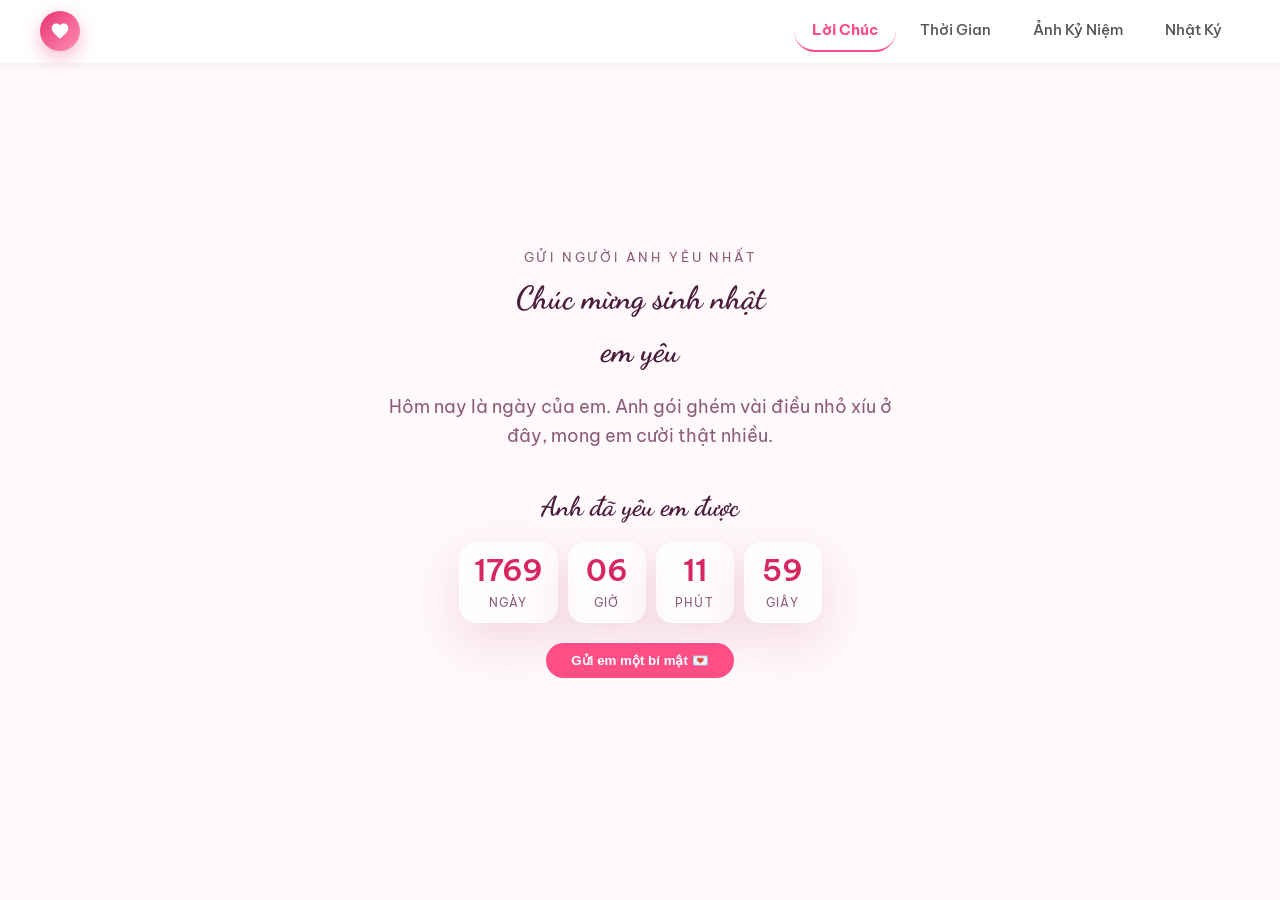
==== commit 6b088c38: "Add files via upload" ====
--- a/index.html
+++ b/index.html
@@ -49,16 +49,16 @@
         .menu a { color: #555 !important; font-weight: 500; }
         .menu a.active { color: #ff4d85 !important; font-weight: bold; border-bottom: 2px solid #ff4d85; }
         
-        /* 3. Xử lý Tab Ẩn / Hiện mượt mà (Không dùng absolute) */
+        /* 3. Xử lý Tab Ẩn / Hiện mượt mà */
         .page-section { 
-            display: none !important; /* Ẩn hết tất cả */
+            display: none !important; 
             width: 100%;
-            padding-top: 80px; /* Tránh bị Header đè */
+            padding-top: 80px; 
             box-sizing: border-box;
             min-height: 100vh;
         }
         .page-section.active {
-            display: block !important; /* Chỉ hiện tab active */
+            display: block !important; 
             animation: fadeInTab 0.5s ease forwards;
         }
 
@@ -75,13 +75,6 @@
             justify-content: center !important;
             text-align: center;
         }
-        
-        /* Tối ưu ảnh đại diện */
-        #home .avatar { display: flex; justify-content: center; margin-bottom: 15px; width: 100%; }
-        #home .avatar img { 
-            max-height: 25vh; width: auto; 
-            border-radius: 50%; box-shadow: 0 8px 20px rgba(255, 77, 133, 0.2); 
-        }
 
         /* Giới hạn khung cây tình yêu */
         #wrap { position: relative; margin: 0 auto; width: 1100px; height: 680px; }
@@ -126,16 +119,6 @@
         .mem-card { background: white; padding: 15px; border-radius: 15px; box-shadow: 0 5px 15px rgba(0,0,0,0.08); margin-bottom: 20px; text-align: center; }
         .mem-card h3 { font-family: 'Dancing Script', cursive; font-size: 26px; color: #ff4d85; margin: 10px 0 5px; }
         .del-btn { background: #fff0f5; border: 1px solid #ffb3c6; padding: 5px 15px; border-radius: 15px; color: #ff4d85; cursor: pointer; font-size: 12px; margin-top: 10px; }
-
-        /* Nút phát nhạc */
-        #music-toggle {
-            position: fixed; bottom: 20px; right: 20px; z-index: 9999;
-            background: #ff4d85; color: white; border: none; border-radius: 50%;
-            width: 50px; height: 50px; cursor: pointer; box-shadow: 0 5px 15px rgba(255, 77, 133, 0.4);
-            font-size: 24px; display: flex; align-items: center; justify-content: center;
-        }
-        .spinning { animation: spin 4s linear infinite; }
-        @keyframes spin { 100% { transform: rotate(360deg); } }
     </style>
 </head>
 <body>
@@ -155,9 +138,6 @@
 
     <!-- PHẦN 1: TRANG CHỦ -->
     <main id="home" class="page-section active">
-        <div class="avatar">
-            <img src="./img/avatar.jpg" alt="Vợ yêu của anh" />
-        </div>
         <p class="eyebrow">Gửi người anh yêu nhất</p>
         <h1 class="script">Chúc mừng sinh nhật<br />em yêu</h1>
         <p class="lead">Hôm nay là ngày của em. Anh gói ghém vài điều nhỏ xíu ở đây, mong em cười thật nhiều.</p>
@@ -247,11 +227,10 @@
         <p class="lb-count"></p>
     </div>
 
-    <!-- Nhạc nền & Nút nổi -->
+    <!-- Nhạc nền (Tự động phát khi bấm vào bất kỳ đâu) -->
     <audio id="player" loop preload="auto">
         <source src="./music/chucmungsinhnhat.mp3" type="audio/mpeg" />
     </audio>
-    <button id="music-toggle" aria-label="Bật/Tắt Nhạc" onclick="toggleMusic()">💿</button>
 
     <!-- CÁC THƯ VIỆN & SCRIPT -->
     <script src="./js/jquery.min.js"></script>
@@ -304,18 +283,12 @@
             }
         }
 
-        // Bật tắt nhạc
+        // Tự động phát nhạc khi click vào màn hình lần đầu tiên
         var audio = document.getElementById("player");
-        var musicBtn = document.getElementById("music-toggle");
-        function toggleMusic() {
-            if (audio.paused) {
-                audio.play(); musicBtn.classList.add("spinning");
-            } else {
-                audio.pause(); musicBtn.classList.remove("spinning");
+        window.addEventListener('click', function() {
+            if (audio.paused) { 
+                audio.play(); 
             }
-        }
-        window.addEventListener('click', function() {
-            if (audio.paused) { audio.play(); musicBtn.classList.add("spinning"); }
         }, { once: true });
 
         // Lời yêu thương ngẫu nhiên
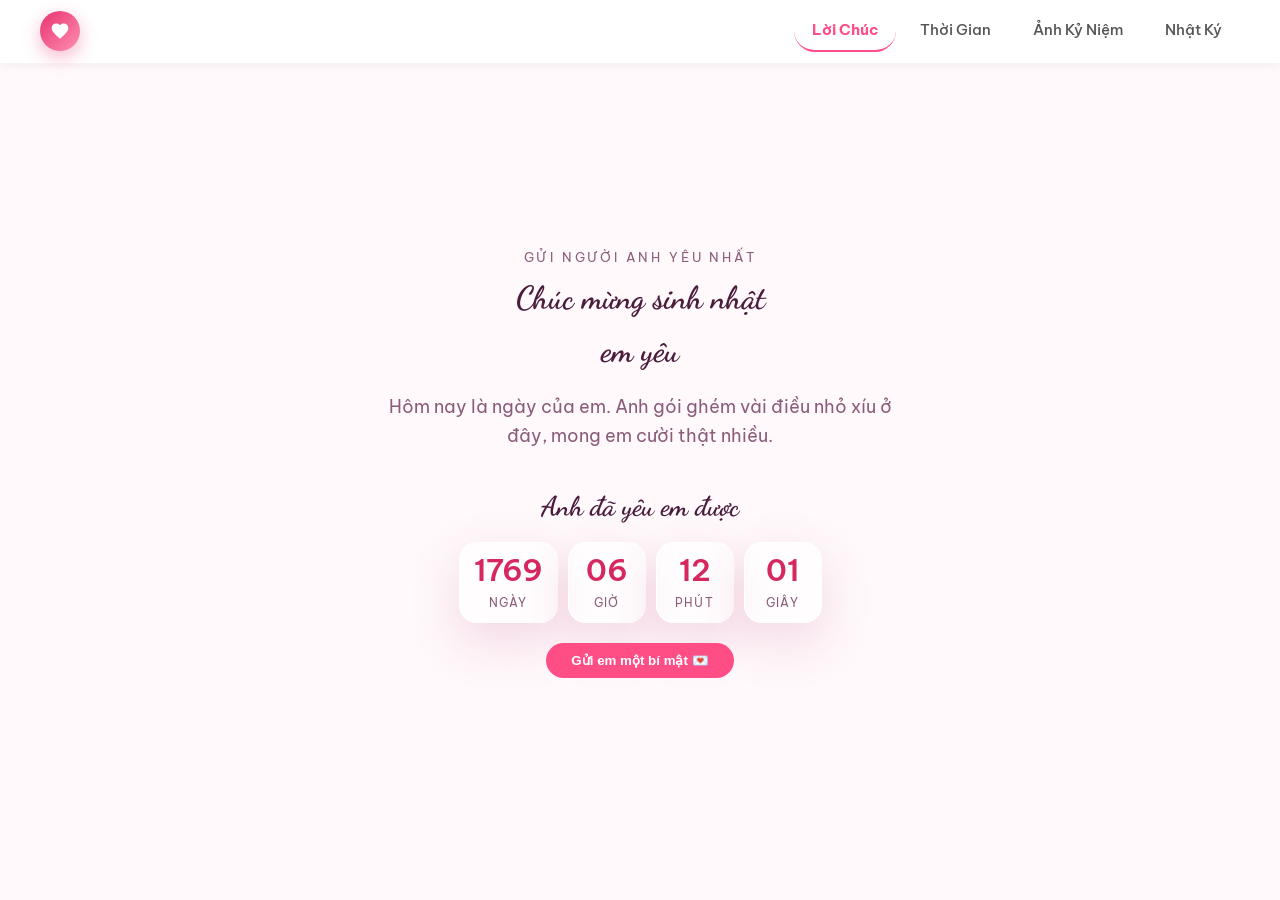
==== commit 89bd3c4a: "Add files via upload" ====
--- a/index.html
+++ b/index.html
@@ -27,7 +27,6 @@
            BỘ CSS AN TOÀN - CHỐNG VỠ GIAO DIỆN
            ========================================= */
         
-        /* 1. Đảm bảo toàn trang không bị cuộn ngang */
         body, html { 
             margin: 0; padding: 0; 
             width: 100vw; max-width: 100%;
@@ -36,7 +35,6 @@
             font-family: 'Be Vietnam Pro', sans-serif;
         }
 
-        /* 2. Cố định menu Header luôn nổi lên trên */
         .topbar {
             position: fixed !important;
             top: 0; left: 0;
@@ -49,7 +47,6 @@
         .menu a { color: #555 !important; font-weight: 500; }
         .menu a.active { color: #ff4d85 !important; font-weight: bold; border-bottom: 2px solid #ff4d85; }
         
-        /* 3. Xử lý Tab Ẩn / Hiện mượt mà */
         .page-section { 
             display: none !important; 
             width: 100%;
@@ -67,7 +64,6 @@
             100% { opacity: 1; transform: translateY(0); }
         }
         
-        /* 4. ÉP CĂN GIỮA TUYỆT ĐỐI CHO TAB LỜI CHÚC & THỜI GIAN */
         #home.active, #timeline.active {
             display: flex !important;
             flex-direction: column !important;
@@ -76,12 +72,10 @@
             text-align: center;
         }
 
-        /* Giới hạn khung cây tình yêu */
         #wrap { position: relative; margin: 0 auto; width: 1100px; height: 680px; }
 
-        /* 5. ÉP CHIA LƯỚI ĐỀU ĐẶN CHO ẢNH KỶ NIỆM & NHẬT KÝ */
         #gallery.active, #memory-box.active {
-            display: block !important; /* Cho phép cuộn */
+            display: block !important; 
             padding-bottom: 100px;
         }
         .ghead { text-align: center; margin-bottom: 20px; }
@@ -101,7 +95,6 @@
             border-radius: 12px; box-shadow: 0 4px 10px rgba(0,0,0,0.1); 
         }
 
-        /* 6. Làm đẹp Form Nhật Ký */
         .upload-area {
             width: 90%; max-width: 450px; margin: 0 auto 30px; padding: 20px;
             border: 2px dashed #ff85a2; border-radius: 15px;
@@ -182,13 +175,15 @@
         </div>
     </section>
 
-    <!-- PHẦN 3: THƯ VIỆN ẢNH -->
+    <!-- PHẦN 3: THƯ VIỆN ẢNH (Ảnh cứng & Ảnh được tải lên) -->
     <section id="gallery" class="page-section">
         <header class="ghead">
             <p class="eyebrow">Những khoảnh khắc của chúng mình</p>
             <h1 class="script">Ảnh kỷ niệm</h1>
         </header>
-        <div class="masonry">
+
+        <!-- Lưới ảnh tĩnh (cũ) -->
+        <div class="masonry" id="gallery-static">
             <figure class="shot"><button type="button" class="shot-btn"><img src="./img/1a.jpg" alt="Kỷ niệm 1" loading="lazy" /></button></figure>
             <figure class="shot"><button type="button" class="shot-btn"><img src="./img/2a.jpg" alt="Kỷ niệm 2" loading="lazy" /></button></figure>
             <figure class="shot"><button type="button" class="shot-btn"><img src="./img/3a.jpg" alt="Kỷ niệm 3" loading="lazy" /></button></figure>
@@ -196,29 +191,35 @@
             <figure class="shot"><button type="button" class="shot-btn"><img src="./img/5a.jpg" alt="Kỷ niệm 5" loading="lazy" /></button></figure>
             <figure class="shot"><button type="button" class="shot-btn"><img src="./img/6a.jpg" alt="Kỷ niệm 6" loading="lazy" /></button></figure>
         </div>
+
+        <!-- Lưới ảnh động (Những ảnh đăng từ Nhật Ký sẽ tự động chạy sang đây) -->
+        <div class="masonry" id="gallery-dynamic" style="margin-top: 20px;"></div>
+
         <footer style="margin-top: 50px; text-align: center; width: 100%; color: #888;">Làm bằng cả trái tim, dành tặng vợ yêu ❤️</footer>
     </section>
 
-    <!-- PHẦN 4: HỘP NHẬT KÝ -->
+    <!-- PHẦN 4: HỘP NHẬT KÝ (Nơi để Đăng ảnh & Xóa ảnh) -->
     <section id="memory-box" class="page-section">
         <header class="ghead">
             <p class="eyebrow">Cùng nhau viết tiếp câu chuyện</p>
             <h1 class="script">Nhật Ký Tương Lai</h1>
-            <p style="margin-bottom: 20px; color: #666; text-align: center;">Mỗi năm sinh nhật hãy tải lên 1 bức ảnh mới để lưu giữ nhé vợ.</p>
+            <p style="margin-bottom: 20px; color: #666; text-align: center;">Đăng ảnh ở đây, ảnh sẽ tự động được lưu sang tab Ảnh Kỷ Niệm nhé vợ.</p>
         </header>
 
+        <!-- Khung tải ảnh -->
         <div class="upload-area">
             <input type="number" id="mem-year" placeholder="Sinh nhật năm (VD: 2024)">
             <input type="text" id="mem-note" placeholder="Vài lời nhắn nhủ (VD: Yêu anh nhất đời)...">
             <input type="file" id="mem-file" accept="image/*" style="background: white;">
-            <button class="upload-btn" onclick="saveMemory()">📸 Lưu Kỷ Niệm</button>
+            <button class="upload-btn" onclick="saveMemory()">📸 Lưu Kỷ Niệm Lên Album</button>
         </div>
 
+        <!-- Bảng quản lý ảnh đã tải (để xóa nếu lỡ đăng nhầm) -->
         <div class="masonry" id="memory-board"></div>
+
         <footer style="margin-top: 50px; text-align: center; width: 100%; color: #888;">Làm bằng cả trái tim, dành tặng vợ yêu ❤️</footer>
     </section>
 
-    <!-- Lớp phủ xem ảnh to -->
     <div class="lb" id="lb" hidden role="dialog" aria-modal="true">
         <button type="button" class="lb-x" aria-label="Đóng">&times;</button>
         <button type="button" class="lb-nav lb-prev">&#8249;</button>
@@ -227,7 +228,7 @@
         <p class="lb-count"></p>
     </div>
 
-    <!-- Nhạc nền (Tự động phát khi bấm vào bất kỳ đâu) -->
+    <!-- Nhạc nền -->
     <audio id="player" loop preload="auto">
         <source src="./music/chucmungsinhnhat.mp3" type="audio/mpeg" />
     </audio>
@@ -248,13 +249,11 @@
     <script src="./js/gallery.js" defer></script>
 
     <script>
-        // Hàm thu phóng Tab Cây Tình Yêu (cho vừa màn hình)
         function scaleTimeline() {
             const wrap = document.getElementById('wrap');
             if (!wrap) return;
             const cWidth = window.innerWidth;
-            const cHeight = window.innerHeight - 100; // Trừ khoảng trống menu top
-            
+            const cHeight = window.innerHeight - 100; 
             const scaleX = cWidth / 1100;
             const scaleY = cHeight / 680;
             const scale = Math.min(scaleX, scaleY) * 0.95; 
@@ -264,7 +263,6 @@
         }
         window.addEventListener('resize', scaleTimeline);
 
-        // HÀM CHUYỂN TAB 
         function switchTab(tabId) {
             document.querySelectorAll('.page-section').forEach(sec => sec.classList.remove('active'));
             document.querySelectorAll('.tab-link').forEach(link => link.classList.remove('active'));
@@ -283,7 +281,6 @@
             }
         }
 
-        // Tự động phát nhạc khi click vào màn hình lần đầu tiên
         var audio = document.getElementById("player");
         window.addEventListener('click', function() {
             if (audio.paused) { 
@@ -291,7 +288,6 @@
             }
         }, { once: true });
 
-        // Lời yêu thương ngẫu nhiên
         const loveNotes = [
             "Cảm ơn em vì đã đến bên đời anh.",
             "Nụ cười của em là món quà lớn nhất.",
@@ -304,7 +300,7 @@
             document.getElementById("random-note").innerText = loveNotes[randomIndex];
         }
 
-        // Lưu kỷ niệm vào LocalStorage
+        // --- HÀM XỬ LÝ LƯU VÀ HIỂN THỊ ẢNH ---
         function saveMemory() {
             const year = document.getElementById('mem-year').value;
             const note = document.getElementById('mem-note').value;
@@ -342,7 +338,7 @@
                     document.getElementById('mem-year').value = '';
                     document.getElementById('mem-note').value = '';
                     fileInput.value = '';
-                    alert("Đã lưu kỷ niệm thành công! Kéo xuống để xem nhé.");
+                    alert("Tải lên thành công! Ảnh đã được đưa sang tab Ảnh Kỷ Niệm 🎁");
                 };
                 img.src = e.target.result;
             };
@@ -350,24 +346,43 @@
         }
 
         function renderMemories() {
-            const board = document.getElementById('memory-board');
+            const memoryBoard = document.getElementById('memory-board'); // Ở tab Nhật Ký
+            const galleryDynamic = document.getElementById('gallery-dynamic'); // Ở tab Ảnh Kỷ Niệm
+
             let memories = JSON.parse(localStorage.getItem('birthday_memories') || '[]');
             
-            board.innerHTML = '';
+            memoryBoard.innerHTML = '';
+            if(galleryDynamic) galleryDynamic.innerHTML = '';
+
             memories.forEach((mem) => {
-                board.innerHTML += `
+                // 1. In ra tab Nhật Ký (để quản lý / xóa ảnh)
+                memoryBoard.innerHTML += `
                     <div class="mem-card" id="mem-${mem.id}">
                         <img src="${mem.image}" alt="Kỷ niệm ${mem.year}" style="width: 100%; border-radius: 10px;" />
                         <h3>Sinh nhật ${mem.year}</h3>
                         <p style="color: #666; font-style: italic;">"${mem.note}"</p>
-                        <button class="del-btn" onclick="deleteMemory(${mem.id})">Xóa</button>
+                        <button class="del-btn" onclick="deleteMemory(${mem.id})">Xóa ảnh này</button>
                     </div>
                 `;
+
+                // 2. In ra thêm ở tab Ảnh Kỷ Niệm (Trưng bày đẹp đẽ)
+                if(galleryDynamic) {
+                    galleryDynamic.innerHTML += `
+                        <figure class="shot">
+                            <button type="button" class="shot-btn" style="border: none; background: none; padding: 0;">
+                                <img src="${mem.image}" alt="Sinh nhật năm ${mem.year}" loading="lazy" />
+                            </button>
+                            <figcaption style="text-align: center; margin-top: 8px; font-family: 'Dancing Script', cursive; font-size: 1.5rem; color: #ff4d85;">
+                                Sinh nhật ${mem.year}
+                            </figcaption>
+                        </figure>
+                    `;
+                }
             });
         }
 
         function deleteMemory(id) {
-            if(confirm('Em có chắc muốn xóa bức ảnh này không?')) {
+            if(confirm('Em có chắc muốn xóa bức ảnh này không? (Ảnh sẽ biến mất ở cả tab Kỷ Niệm)')) {
                 let memories = JSON.parse(localStorage.getItem('birthday_memories') || '[]');
                 memories = memories.filter(m => m.id !== id);
                 localStorage.setItem('birthday_memories', JSON.stringify(memories));
@@ -376,7 +391,7 @@
         }
         window.addEventListener('DOMContentLoaded', renderMemories);
 
-        // Code vẽ cây tình yêu
+        // --- CODE VẼ CÂY TÌNH YÊU ---
         (function(){
             var canvas = $('#canvas');
             if (!canvas[0].getContext) return false;
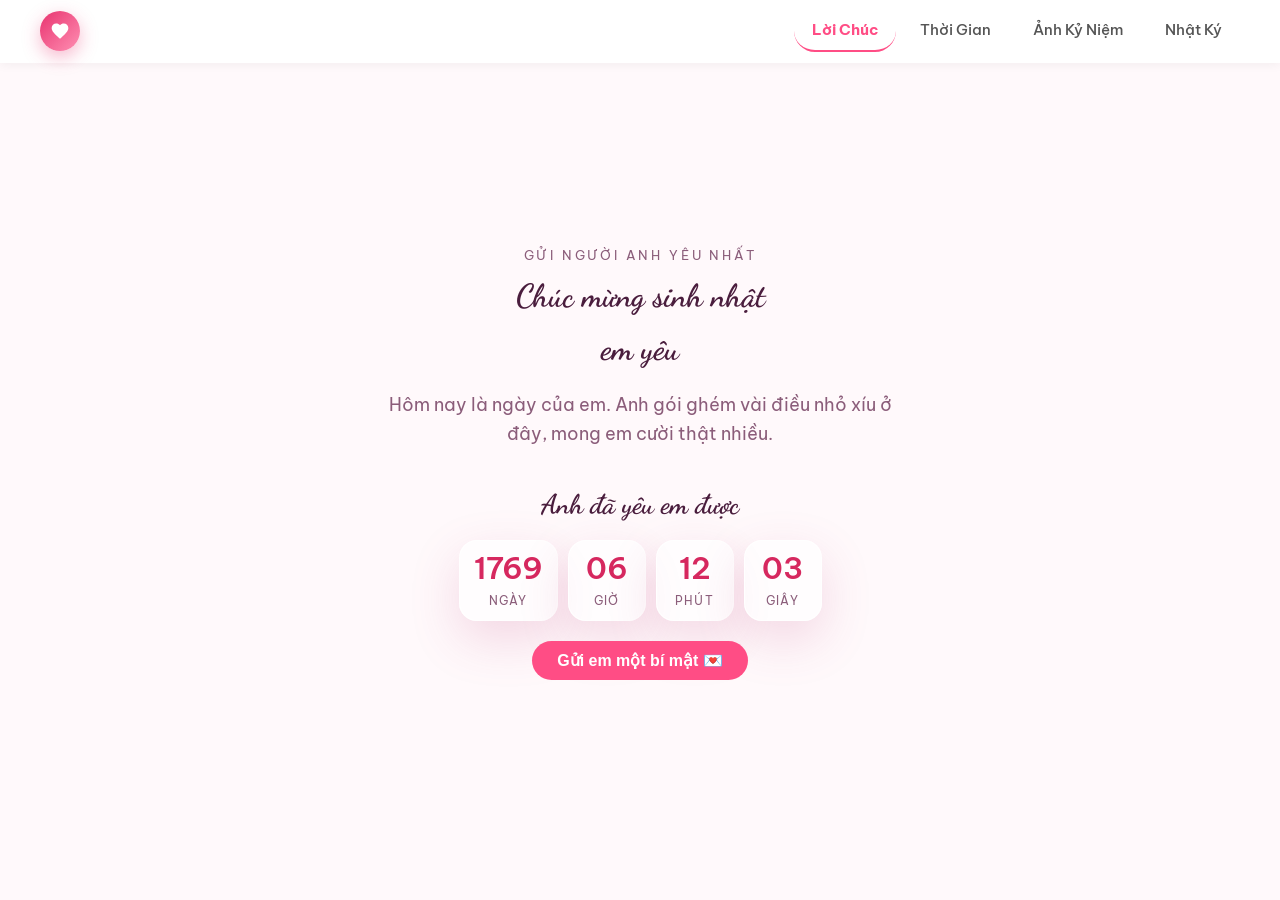
==== commit 5db56355: "Add files via upload" ====
--- a/index.html
+++ b/index.html
@@ -24,9 +24,8 @@
 
     <style>
         /* =========================================
-           BỘ CSS AN TOÀN - CHỐNG VỠ GIAO DIỆN
+           BỘ CSS AN TOÀN & ĐỊNH DẠNG MỚI
            ========================================= */
-        
         body, html { 
             margin: 0; padding: 0; 
             width: 100vw; max-width: 100%;
@@ -36,28 +35,17 @@
         }
 
         .topbar {
-            position: fixed !important;
-            top: 0; left: 0;
-            width: 100%;
-            z-index: 9999;
-            background: rgba(255, 255, 255, 0.95);
-            box-shadow: 0 2px 10px rgba(0,0,0,0.05);
-            box-sizing: border-box;
+            position: fixed !important; top: 0; left: 0; width: 100%; z-index: 9999;
+            background: rgba(255, 255, 255, 0.95); box-shadow: 0 2px 10px rgba(0,0,0,0.05); box-sizing: border-box;
         }
         .menu a { color: #555 !important; font-weight: 500; }
         .menu a.active { color: #ff4d85 !important; font-weight: bold; border-bottom: 2px solid #ff4d85; }
         
         .page-section { 
-            display: none !important; 
-            width: 100%;
-            padding-top: 80px; 
-            box-sizing: border-box;
-            min-height: 100vh;
-        }
-        .page-section.active {
-            display: block !important; 
-            animation: fadeInTab 0.5s ease forwards;
-        }
+            display: none !important; width: 100%; padding-top: 80px; 
+            box-sizing: border-box; min-height: 100vh;
+        }
+        .page-section.active { display: block !important; animation: fadeInTab 0.5s ease forwards; }
 
         @keyframes fadeInTab {
             0% { opacity: 0; transform: translateY(10px); }
@@ -65,53 +53,87 @@
         }
         
         #home.active, #timeline.active {
-            display: flex !important;
-            flex-direction: column !important;
-            align-items: center !important;
-            justify-content: center !important;
-            text-align: center;
+            display: flex !important; flex-direction: column !important;
+            align-items: center !important; justify-content: center !important; text-align: center;
         }
 
         #wrap { position: relative; margin: 0 auto; width: 1100px; height: 680px; }
 
-        #gallery.active, #memory-box.active {
-            display: block !important; 
-            padding-bottom: 100px;
-        }
-        .ghead { text-align: center; margin-bottom: 20px; }
-
-        .masonry {
-            display: grid !important;
-            grid-template-columns: repeat(auto-fit, minmax(250px, 1fr)) !important;
-            gap: 20px !important;
-            width: 90% !important;
-            max-width: 1000px !important;
-            margin: 0 auto !important;
-            align-items: start;
-        }
-        .masonry .shot { width: 100% !important; margin: 0 !important; }
-        .masonry .shot img { 
-            width: 100% !important; height: auto !important; 
-            border-radius: 12px; box-shadow: 0 4px 10px rgba(0,0,0,0.1); 
-        }
-
+        #gallery.active, #memory-box.active { display: block !important; padding-bottom: 100px; }
+        .ghead { text-align: center; margin-bottom: 30px; }
+
+        /* =========================================
+           CSS TRỤC THỜI GIAN (TIMELINE) & POLAROID
+           ========================================= */
+        .timeline-container {
+            max-width: 800px; margin: 0 auto; padding: 20px;
+            border-left: 2px dashed #ffb3c6; /* Đường kẻ dọc */
+            position: relative;
+        }
+        
+        .timeline-item { position: relative; margin-bottom: 50px; padding-left: 30px; }
+        
+        /* Chấm tròn mốc thời gian */
+        .timeline-item::before {
+            content: ''; position: absolute; left: -8px; top: 0;
+            width: 14px; height: 14px; background-color: #ff4d85;
+            border-radius: 50%; box-shadow: 0 0 0 4px #fff9fb;
+        }
+
+        .timeline-year-badge {
+            display: inline-block; background: #d6336c; color: white;
+            padding: 4px 12px; border-radius: 15px; font-weight: bold;
+            font-size: 14px; margin-bottom: 10px;
+        }
+
+        .timeline-title { font-family: 'Dancing Script', cursive; font-size: 32px; color: #555; margin: 0 0 10px 0; }
+        .timeline-note { font-size: 15px; color: #777; margin-bottom: 20px; font-style: italic; }
+
+        /* Lưới ảnh Polaroid */
+        .polaroid-grid {
+            display: flex; flex-wrap: wrap; gap: 15px;
+            justify-content: flex-start;
+        }
+
+        .polaroid {
+            background: white; padding: 10px 10px 20px 10px;
+            box-shadow: 0 4px 15px rgba(0,0,0,0.1);
+            border-radius: 4px; width: calc(50% - 20px); max-width: 250px;
+            transition: transform 0.3s ease;
+        }
+        .polaroid img { width: 100%; height: auto; border-radius: 2px; display: block; }
+        
+        /* Xoay ảnh lộn xộn tự nhiên */
+        .polaroid:nth-child(odd) { transform: rotate(-2deg); }
+        .polaroid:nth-child(even) { transform: rotate(3deg); }
+        .polaroid:hover { transform: scale(1.05) rotate(0deg); z-index: 10; position: relative; }
+
+        /* CSS Màn hình nhỏ */
+        @media (max-width: 600px) {
+            .polaroid { width: 100%; max-width: 100%; }
+            .timeline-container { margin-left: 15px; border-left: 2px dashed #ffb3c6; }
+        }
+
+        /* =========================================
+           FORM TẢI ẢNH
+           ========================================= */
         .upload-area {
-            width: 90%; max-width: 450px; margin: 0 auto 30px; padding: 20px;
+            width: 90%; max-width: 500px; margin: 0 auto 30px; padding: 25px;
             border: 2px dashed #ff85a2; border-radius: 15px;
-            background: #fff; text-align: center;
+            background: #fff; text-align: center; box-shadow: 0 5px 15px rgba(0,0,0,0.05);
         }
         .upload-area input {
-            width: 100%; box-sizing: border-box; padding: 10px; margin-bottom: 10px;
+            width: 100%; box-sizing: border-box; padding: 12px; margin-bottom: 15px;
             border-radius: 8px; border: 1px solid #ffb3c6; font-family: inherit;
         }
         .upload-btn {
-            background: #ff4d85; color: white; border: none; padding: 10px 20px;
-            border-radius: 20px; cursor: pointer; font-weight: 600; width: 100%;
-        }
-
-        .mem-card { background: white; padding: 15px; border-radius: 15px; box-shadow: 0 5px 15px rgba(0,0,0,0.08); margin-bottom: 20px; text-align: center; }
-        .mem-card h3 { font-family: 'Dancing Script', cursive; font-size: 26px; color: #ff4d85; margin: 10px 0 5px; }
-        .del-btn { background: #fff0f5; border: 1px solid #ffb3c6; padding: 5px 15px; border-radius: 15px; color: #ff4d85; cursor: pointer; font-size: 12px; margin-top: 10px; }
+            background: #ff4d85; color: white; border: none; padding: 12px 20px;
+            border-radius: 25px; cursor: pointer; font-weight: 600; width: 100%; font-size: 16px;
+        }
+
+        .manage-card { background: white; padding: 15px; border-radius: 15px; box-shadow: 0 5px 15px rgba(0,0,0,0.08); margin-bottom: 20px; text-align: left; }
+        .manage-card h3 { color: #ff4d85; margin: 0 0 10px 0; }
+        .del-btn { background: #fff0f5; border: 1px solid #ffb3c6; padding: 8px 15px; border-radius: 15px; color: #ff4d85; cursor: pointer; font-size: 13px; margin-top: 10px; }
     </style>
 </head>
 <body>
@@ -175,58 +197,44 @@
         </div>
     </section>
 
-    <!-- PHẦN 3: THƯ VIỆN ẢNH (Ảnh cứng & Ảnh được tải lên) -->
+    <!-- PHẦN 3: THƯ VIỆN ẢNH (TRỤC THỜI GIAN) -->
     <section id="gallery" class="page-section">
         <header class="ghead">
-            <p class="eyebrow">Những khoảnh khắc của chúng mình</p>
+            <p class="eyebrow">Hành trình của chúng mình</p>
             <h1 class="script">Ảnh kỷ niệm</h1>
         </header>
 
-        <!-- Lưới ảnh tĩnh (cũ) -->
-        <div class="masonry" id="gallery-static">
-            <figure class="shot"><button type="button" class="shot-btn"><img src="./img/1a.jpg" alt="Kỷ niệm 1" loading="lazy" /></button></figure>
-            <figure class="shot"><button type="button" class="shot-btn"><img src="./img/2a.jpg" alt="Kỷ niệm 2" loading="lazy" /></button></figure>
-            <figure class="shot"><button type="button" class="shot-btn"><img src="./img/3a.jpg" alt="Kỷ niệm 3" loading="lazy" /></button></figure>
-            <figure class="shot"><button type="button" class="shot-btn"><img src="./img/4a.jpg" alt="Kỷ niệm 4" loading="lazy" /></button></figure>
-            <figure class="shot"><button type="button" class="shot-btn"><img src="./img/5a.jpg" alt="Kỷ niệm 5" loading="lazy" /></button></figure>
-            <figure class="shot"><button type="button" class="shot-btn"><img src="./img/6a.jpg" alt="Kỷ niệm 6" loading="lazy" /></button></figure>
+        <!-- Trục thời gian sẽ hiển thị tại đây -->
+        <div class="timeline-container" id="gallery-timeline">
+            <!-- Nội dung render bằng JS -->
         </div>
-
-        <!-- Lưới ảnh động (Những ảnh đăng từ Nhật Ký sẽ tự động chạy sang đây) -->
-        <div class="masonry" id="gallery-dynamic" style="margin-top: 20px;"></div>
 
         <footer style="margin-top: 50px; text-align: center; width: 100%; color: #888;">Làm bằng cả trái tim, dành tặng vợ yêu ❤️</footer>
     </section>
 
-    <!-- PHẦN 4: HỘP NHẬT KÝ (Nơi để Đăng ảnh & Xóa ảnh) -->
+    <!-- PHẦN 4: HỘP NHẬT KÝ (TẢI NHIỀU ẢNH CÙNG LÚC) -->
     <section id="memory-box" class="page-section">
         <header class="ghead">
             <p class="eyebrow">Cùng nhau viết tiếp câu chuyện</p>
             <h1 class="script">Nhật Ký Tương Lai</h1>
-            <p style="margin-bottom: 20px; color: #666; text-align: center;">Đăng ảnh ở đây, ảnh sẽ tự động được lưu sang tab Ảnh Kỷ Niệm nhé vợ.</p>
+            <p style="color: #666; text-align: center;">Tải nhiều ảnh cùng lúc cho từng mốc thời gian nhé.</p>
         </header>
 
-        <!-- Khung tải ảnh -->
         <div class="upload-area">
-            <input type="number" id="mem-year" placeholder="Sinh nhật năm (VD: 2024)">
-            <input type="text" id="mem-note" placeholder="Vài lời nhắn nhủ (VD: Yêu anh nhất đời)...">
-            <input type="file" id="mem-file" accept="image/*" style="background: white;">
+            <input type="number" id="mem-year" placeholder="Năm (VD: 2024)">
+            <input type="text" id="mem-title" placeholder="Tiêu đề (VD: Kỷ niệm 1 năm ngày cưới)">
+            <input type="text" id="mem-note" placeholder="Vài lời nhắn nhủ/ghi chú...">
+            
+            <!-- Đã thêm thuộc tính multiple để chọn nhiều ảnh -->
+            <input type="file" id="mem-file" accept="image/*" multiple style="background: white;">
+            
             <button class="upload-btn" onclick="saveMemory()">📸 Lưu Kỷ Niệm Lên Album</button>
         </div>
 
-        <!-- Bảng quản lý ảnh đã tải (để xóa nếu lỡ đăng nhầm) -->
-        <div class="masonry" id="memory-board"></div>
+        <div style="max-width: 600px; margin: 0 auto;" id="memory-manage-board"></div>
 
         <footer style="margin-top: 50px; text-align: center; width: 100%; color: #888;">Làm bằng cả trái tim, dành tặng vợ yêu ❤️</footer>
     </section>
-
-    <div class="lb" id="lb" hidden role="dialog" aria-modal="true">
-        <button type="button" class="lb-x" aria-label="Đóng">&times;</button>
-        <button type="button" class="lb-nav lb-prev">&#8249;</button>
-        <img class="lb-img" alt="" />
-        <button type="button" class="lb-nav lb-next">&#8250;</button>
-        <p class="lb-count"></p>
-    </div>
 
     <!-- Nhạc nền -->
     <audio id="player" loop preload="auto">
@@ -246,7 +254,6 @@
     <script src="./js/love.js" charset="utf-8"></script>
     
     <script src="./js/home.js" defer></script>
-    <script src="./js/gallery.js" defer></script>
 
     <script>
         function scaleTimeline() {
@@ -266,10 +273,8 @@
         function switchTab(tabId) {
             document.querySelectorAll('.page-section').forEach(sec => sec.classList.remove('active'));
             document.querySelectorAll('.tab-link').forEach(link => link.classList.remove('active'));
-
             const targetSection = document.getElementById(tabId);
             if (targetSection) targetSection.classList.add('active');
-
             const targetMenu = document.querySelector(`a[href="#${tabId}"].tab-link`);
             if (targetMenu) targetMenu.classList.add('active');
 
@@ -282,116 +287,161 @@
         }
 
         var audio = document.getElementById("player");
-        window.addEventListener('click', function() {
-            if (audio.paused) { 
-                audio.play(); 
-            }
-        }, { once: true });
+        window.addEventListener('click', function() { if (audio.paused) audio.play(); }, { once: true });
 
         const loveNotes = [
             "Cảm ơn em vì đã đến bên đời anh.",
             "Nụ cười của em là món quà lớn nhất.",
-            "Yêu em hôm nay và mãi mãi về sau.",
-            "Chúc vợ tuổi mới luôn xinh đẹp và bình an.",
-            "Chỉ cần nhìn thấy em, mọi mệt mỏi đều tan biến."
+            "Yêu em hôm nay và mãi mãi về sau."
         ];
         function showRandomNote() {
             const randomIndex = Math.floor(Math.random() * loveNotes.length);
             document.getElementById("random-note").innerText = loveNotes[randomIndex];
         }
 
-        // --- HÀM XỬ LÝ LƯU VÀ HIỂN THỊ ẢNH ---
-        function saveMemory() {
+        // --- HÀM XỬ LÝ LƯU TỪNG ẢNH BẰNG PROMISE ---
+        function compressImage(file) {
+            return new Promise((resolve) => {
+                const reader = new FileReader();
+                reader.onload = function(e) {
+                    const img = new Image();
+                    img.onload = function() {
+                        const canvas = document.createElement('canvas');
+                        const MAX_WIDTH = 500; // Nén mạnh hơn để chứa được nhiều ảnh
+                        const scaleSize = MAX_WIDTH / img.width;
+                        canvas.width = MAX_WIDTH;
+                        canvas.height = img.height * scaleSize;
+                        const ctx = canvas.getContext('2d');
+                        ctx.drawImage(img, 0, 0, canvas.width, canvas.height);
+                        resolve(canvas.toDataURL('image/jpeg', 0.6)); 
+                    };
+                    img.src = e.target.result;
+                };
+                reader.readAsDataURL(file);
+            });
+        }
+
+        async function saveMemory() {
             const year = document.getElementById('mem-year').value;
+            const title = document.getElementById('mem-title').value || `Kỷ niệm năm ${year}`;
             const note = document.getElementById('mem-note').value;
             const fileInput = document.getElementById('mem-file');
 
-            if (!year || !fileInput.files[0]) {
-                alert('Vợ ơi, nhập đủ năm và chọn ảnh nhé! ❤️'); return;
-            }
-
-            const file = fileInput.files[0];
-            const reader = new FileReader();
-
-            reader.onload = function(e) {
-                const img = new Image();
-                img.onload = function() {
-                    const canvas = document.createElement('canvas');
-                    const MAX_WIDTH = 600;
-                    const scaleSize = MAX_WIDTH / img.width;
-                    canvas.width = MAX_WIDTH;
-                    canvas.height = img.height * scaleSize;
-                    
-                    const ctx = canvas.getContext('2d');
-                    ctx.drawImage(img, 0, 0, canvas.width, canvas.height);
-                    
-                    const base64Image = canvas.toDataURL('image/jpeg', 0.6); 
-                    const newMem = { id: Date.now(), year: year, note: note, image: base64Image };
-                    
-                    let memories = JSON.parse(localStorage.getItem('birthday_memories') || '[]');
-                    memories.push(newMem);
-                    memories.sort((a, b) => b.year - a.year);
-                    localStorage.setItem('birthday_memories', JSON.stringify(memories));
-                    
-                    renderMemories();
-                    
-                    document.getElementById('mem-year').value = '';
-                    document.getElementById('mem-note').value = '';
-                    fileInput.value = '';
-                    alert("Tải lên thành công! Ảnh đã được đưa sang tab Ảnh Kỷ Niệm 🎁");
-                };
-                img.src = e.target.result;
-            };
-            reader.readAsDataURL(file);
+            if (!year || fileInput.files.length === 0) {
+                alert('Vợ ơi, nhập đủ năm và chọn ít nhất 1 ảnh nhé! ❤️'); return;
+            }
+
+            let newImages = [];
+            // Chạy vòng lặp để xử lý tất cả ảnh đã chọn
+            for (let i = 0; i < fileInput.files.length; i++) {
+                const base64 = await compressImage(fileInput.files[i]);
+                newImages.push(base64);
+            }
+
+            // Dùng localStorage với key mới để hỗ trợ cấu trúc nhiều ảnh (Array)
+            let memories = JSON.parse(localStorage.getItem('birthday_memories_v2') || '[]');
+            
+            // Tìm xem năm đó đã có chưa
+            let existingMemoryIndex = memories.findIndex(m => m.year == year);
+            if (existingMemoryIndex > -1) {
+                // Nếu có rồi thì gộp thêm ảnh vào
+                memories[existingMemoryIndex].images.push(...newImages);
+                if (title !== `Kỷ niệm năm ${year}`) memories[existingMemoryIndex].title = title;
+                if (note) memories[existingMemoryIndex].note = note;
+            } else {
+                // Chưa có thì tạo mốc thời gian mới
+                memories.push({ id: Date.now(), year: year, title: title, note: note, images: newImages });
+            }
+            
+            // Sắp xếp năm mới nhất lên đầu
+            memories.sort((a, b) => b.year - a.year);
+
+            try {
+                localStorage.setItem('birthday_memories_v2', JSON.stringify(memories));
+                renderMemories();
+                
+                // Xóa form
+                document.getElementById('mem-year').value = '';
+                document.getElementById('mem-title').value = '';
+                document.getElementById('mem-note').value = '';
+                fileInput.value = '';
+                alert("Tải lên thành công! Vào tab Ảnh Kỷ Niệm để xem trục thời gian nhé.");
+            } catch (e) {
+                alert("Bộ nhớ trình duyệt đã đầy do tải quá nhiều ảnh! Hãy xóa bớt các mốc cũ.");
+            }
+        }
+
+        // Tạo Data mặc định nếu chưa có gì (Để giao diện trông đẹp ngay từ đầu)
+        function initDefaultData() {
+            let memories = JSON.parse(localStorage.getItem('birthday_memories_v2') || '[]');
+            if(memories.length === 0) {
+                memories = [
+                    {
+                        id: 1, year: "2023", title: "Năm đầu tiên anh chính thức được gọi em là Vợ", note: "Những ngày tháng hạnh phúc nhất...",
+                        images: ["./img/1a.jpg", "./img/2a.jpg", "./img/3a.jpg"]
+                    },
+                    {
+                        id: 2, year: "2022", title: "Những chuyến đi của chúng mình", note: "Thanh xuân có em là điều tuyệt vời nhất.",
+                        images: ["./img/4a.jpg", "./img/5a.jpg", "./img/6a.jpg"]
+                    }
+                ];
+                localStorage.setItem('birthday_memories_v2', JSON.stringify(memories));
+            }
         }
 
         function renderMemories() {
-            const memoryBoard = document.getElementById('memory-board'); // Ở tab Nhật Ký
-            const galleryDynamic = document.getElementById('gallery-dynamic'); // Ở tab Ảnh Kỷ Niệm
-
-            let memories = JSON.parse(localStorage.getItem('birthday_memories') || '[]');
-            
-            memoryBoard.innerHTML = '';
-            if(galleryDynamic) galleryDynamic.innerHTML = '';
+            const timelineContainer = document.getElementById('gallery-timeline');
+            const manageBoard = document.getElementById('memory-manage-board');
+            let memories = JSON.parse(localStorage.getItem('birthday_memories_v2') || '[]');
+            
+            timelineContainer.innerHTML = '';
+            manageBoard.innerHTML = '';
 
             memories.forEach((mem) => {
-                // 1. In ra tab Nhật Ký (để quản lý / xóa ảnh)
-                memoryBoard.innerHTML += `
-                    <div class="mem-card" id="mem-${mem.id}">
-                        <img src="${mem.image}" alt="Kỷ niệm ${mem.year}" style="width: 100%; border-radius: 10px;" />
-                        <h3>Sinh nhật ${mem.year}</h3>
-                        <p style="color: #666; font-style: italic;">"${mem.note}"</p>
-                        <button class="del-btn" onclick="deleteMemory(${mem.id})">Xóa ảnh này</button>
+                // 1. Tạo HTML cho Lưới Ảnh Polaroid
+                let polaroidHtml = '';
+                mem.images.forEach(imgSrc => {
+                    polaroidHtml += `<div class="polaroid"><img src="${imgSrc}" loading="lazy" /></div>`;
+                });
+
+                // 2. Render vào Trục Thời Gian (Tab Ảnh Kỷ Niệm)
+                timelineContainer.innerHTML += `
+                    <div class="timeline-item">
+                        <div class="timeline-year-badge">${mem.year}</div>
+                        <h3 class="timeline-title">${mem.title}</h3>
+                        ${mem.note ? `<p class="timeline-note">${mem.note}</p>` : ''}
+                        <div class="polaroid-grid">
+                            ${polaroidHtml}
+                        </div>
                     </div>
                 `;
 
-                // 2. In ra thêm ở tab Ảnh Kỷ Niệm (Trưng bày đẹp đẽ)
-                if(galleryDynamic) {
-                    galleryDynamic.innerHTML += `
-                        <figure class="shot">
-                            <button type="button" class="shot-btn" style="border: none; background: none; padding: 0;">
-                                <img src="${mem.image}" alt="Sinh nhật năm ${mem.year}" loading="lazy" />
-                            </button>
-                            <figcaption style="text-align: center; margin-top: 8px; font-family: 'Dancing Script', cursive; font-size: 1.5rem; color: #ff4d85;">
-                                Sinh nhật ${mem.year}
-                            </figcaption>
-                        </figure>
-                    `;
-                }
+                // 3. Render vào Tab Nhật Ký (Để Quản lý / Xóa)
+                manageBoard.innerHTML += `
+                    <div class="manage-card">
+                        <h3>Mốc năm: ${mem.year} - ${mem.images.length} bức ảnh</h3>
+                        <p style="margin-top:0;"><strong>Tiêu đề:</strong> ${mem.title}</p>
+                        <button class="del-btn" onclick="deleteMemory(${mem.id})">Xóa toàn bộ mốc ${mem.year}</button>
+                    </div>
+                `;
             });
         }
 
         function deleteMemory(id) {
-            if(confirm('Em có chắc muốn xóa bức ảnh này không? (Ảnh sẽ biến mất ở cả tab Kỷ Niệm)')) {
-                let memories = JSON.parse(localStorage.getItem('birthday_memories') || '[]');
+            if(confirm('Chắc chắn muốn xóa mốc thời gian này? (Toàn bộ ảnh trong năm sẽ bị xóa)')) {
+                let memories = JSON.parse(localStorage.getItem('birthday_memories_v2') || '[]');
                 memories = memories.filter(m => m.id !== id);
-                localStorage.setItem('birthday_memories', JSON.stringify(memories));
+                localStorage.setItem('birthday_memories_v2', JSON.stringify(memories));
                 renderMemories();
             }
         }
-        window.addEventListener('DOMContentLoaded', renderMemories);
-
-        // --- CODE VẼ CÂY TÌNH YÊU ---
+
+        window.addEventListener('DOMContentLoaded', () => {
+            initDefaultData();
+            renderMemories();
+        });
+
+        // Vẽ cây
         (function(){
             var canvas = $('#canvas');
             if (!canvas[0].getContext) return false;
